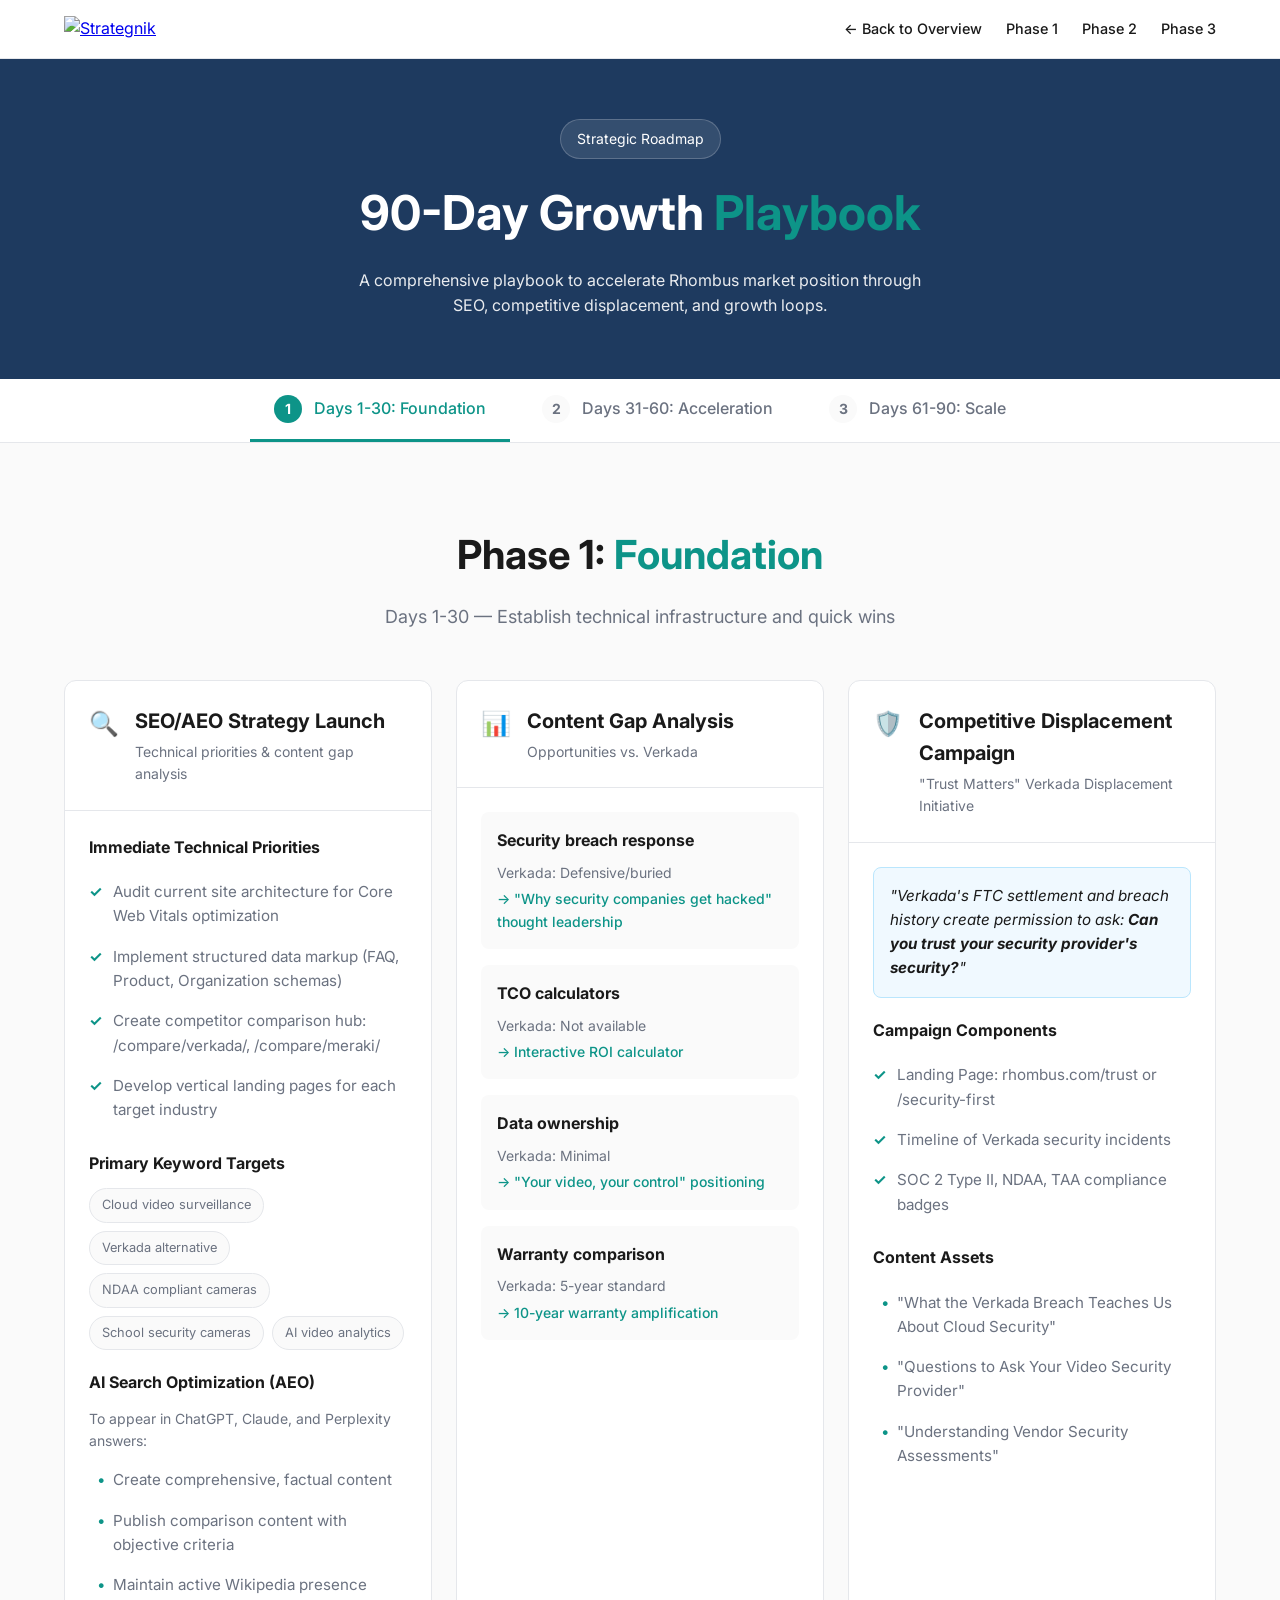
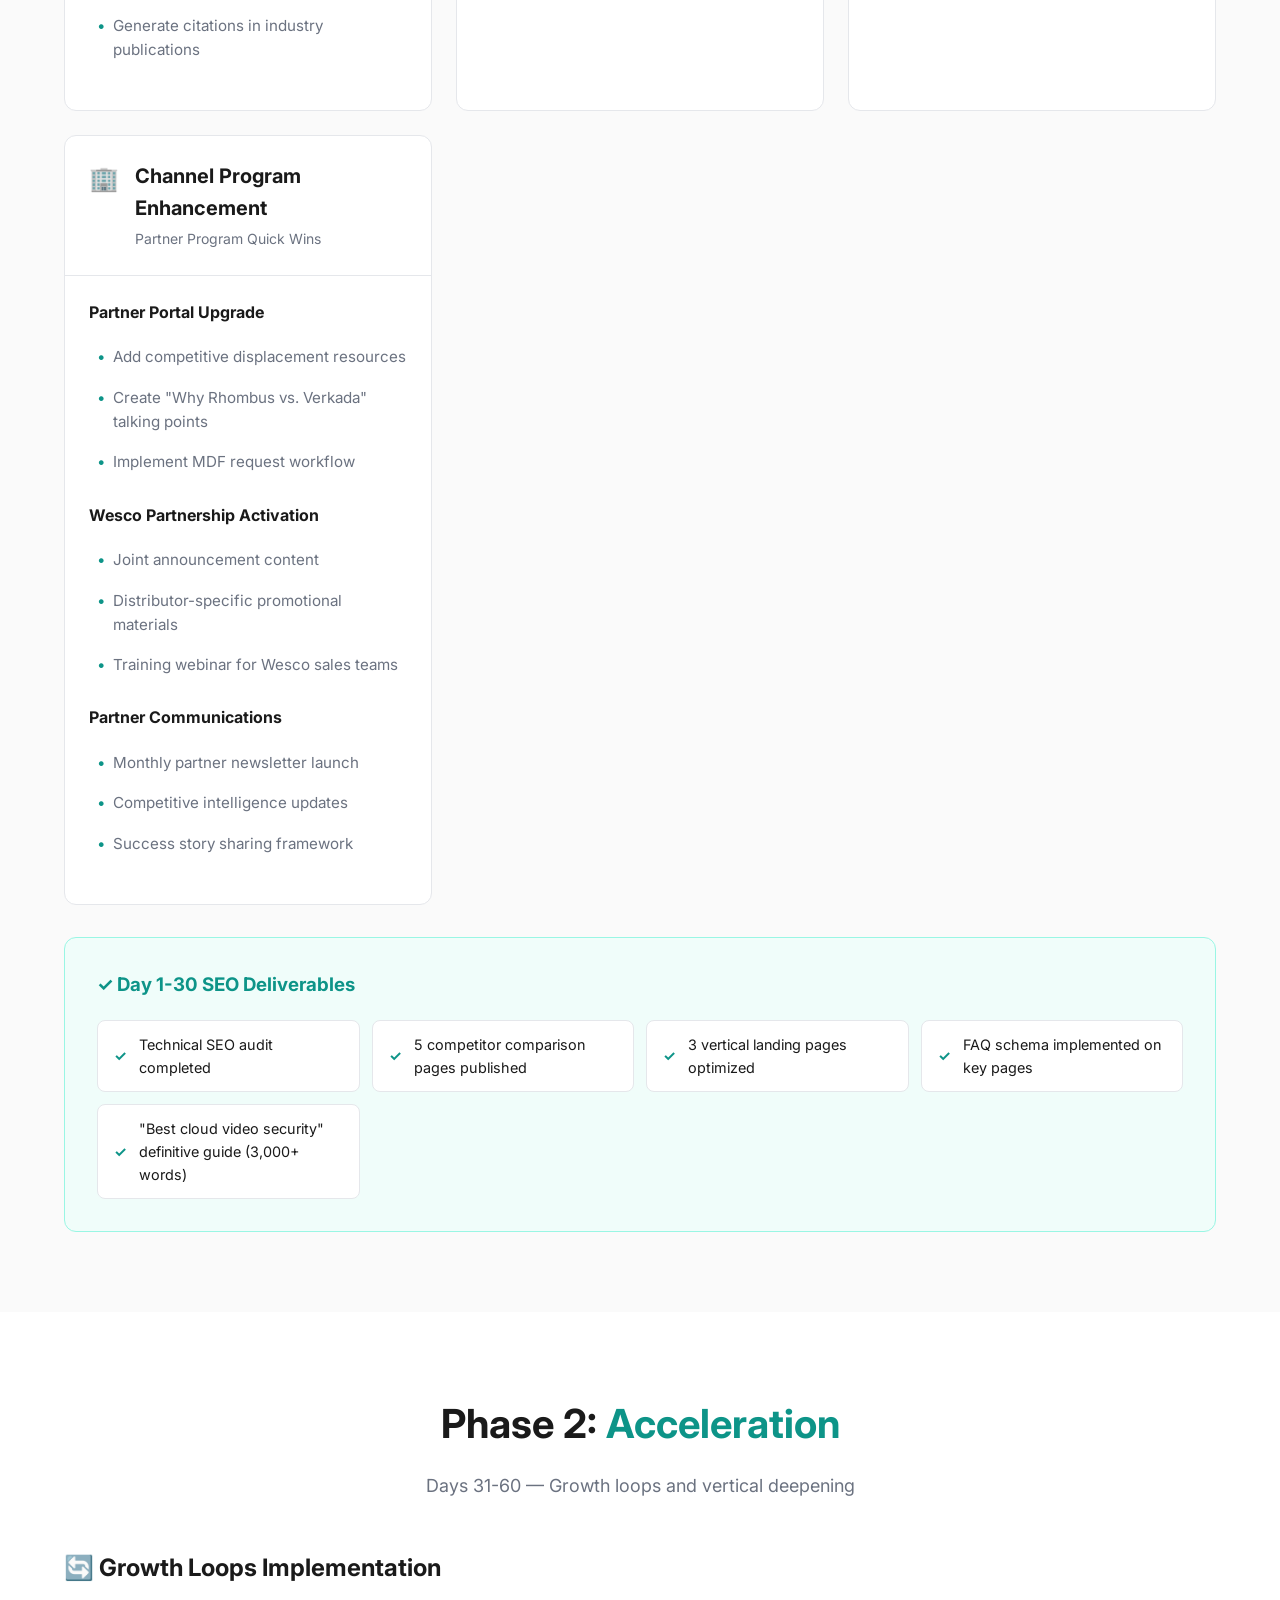
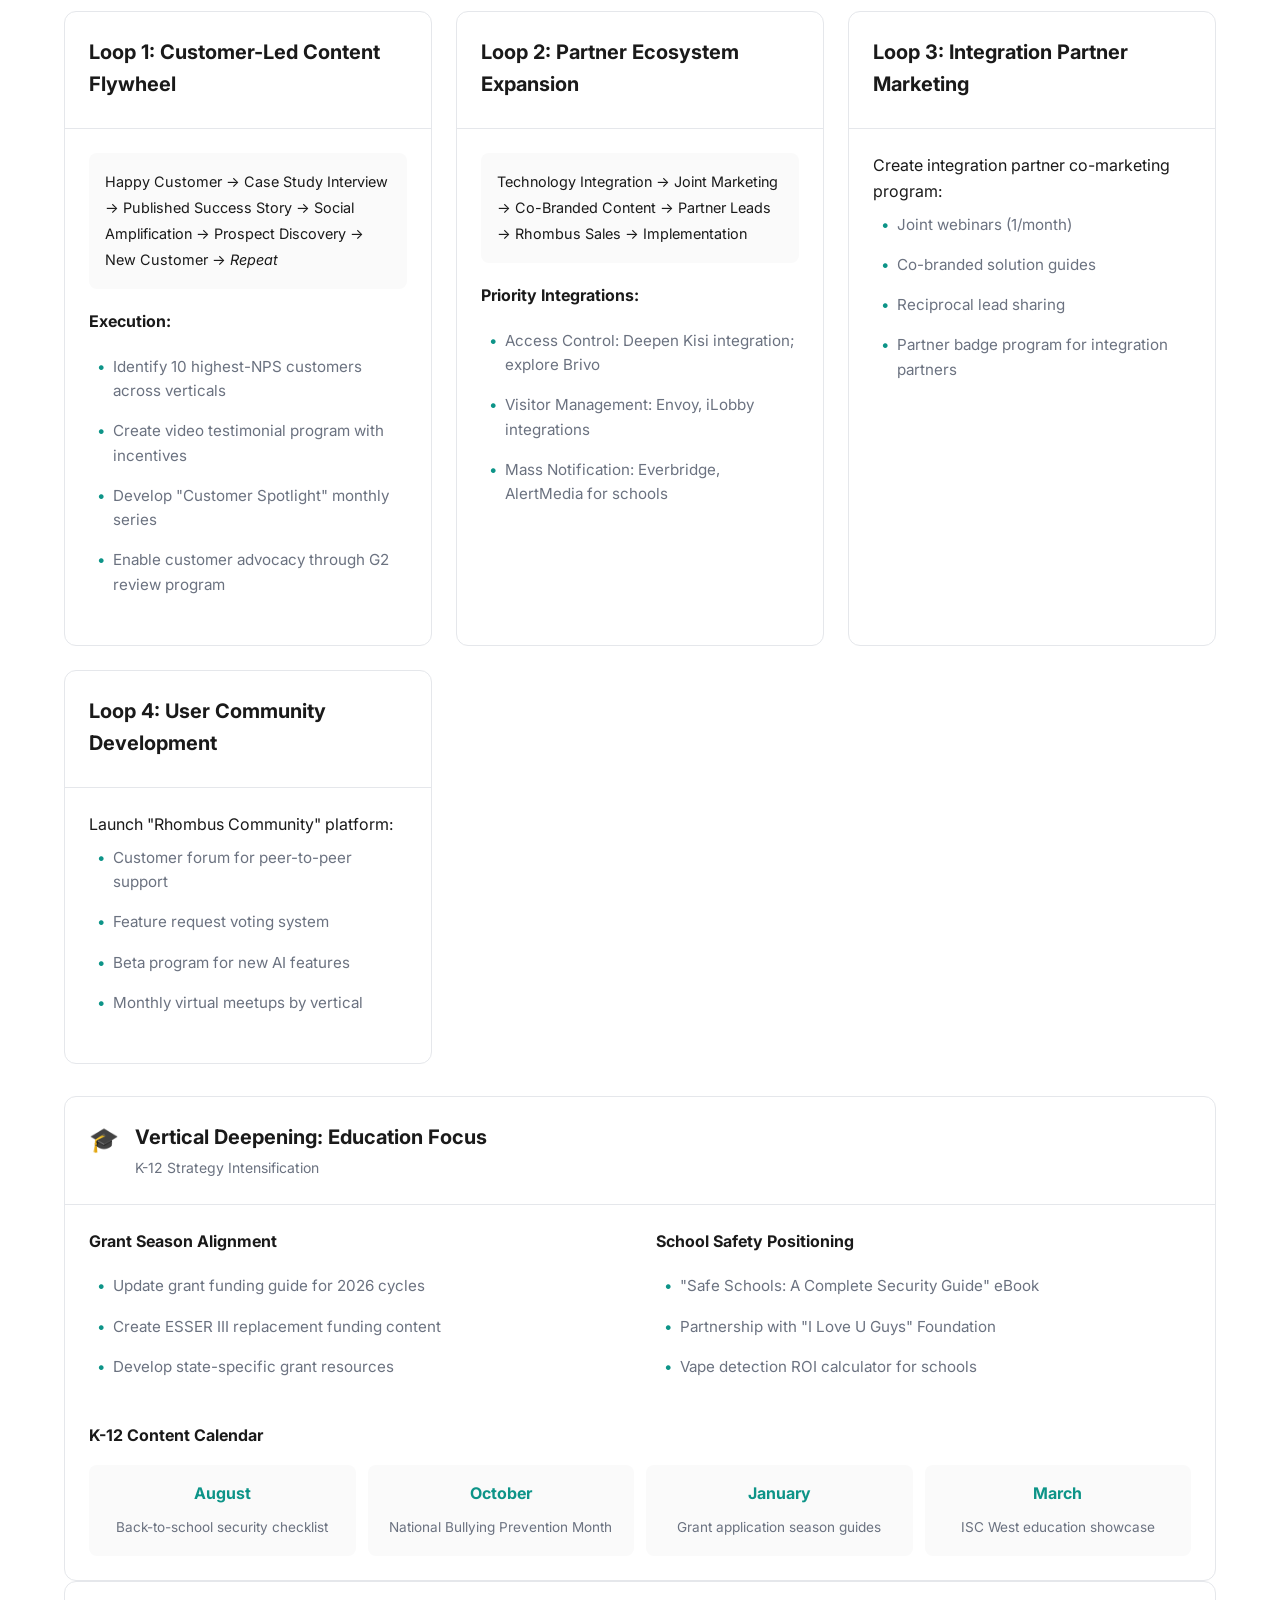
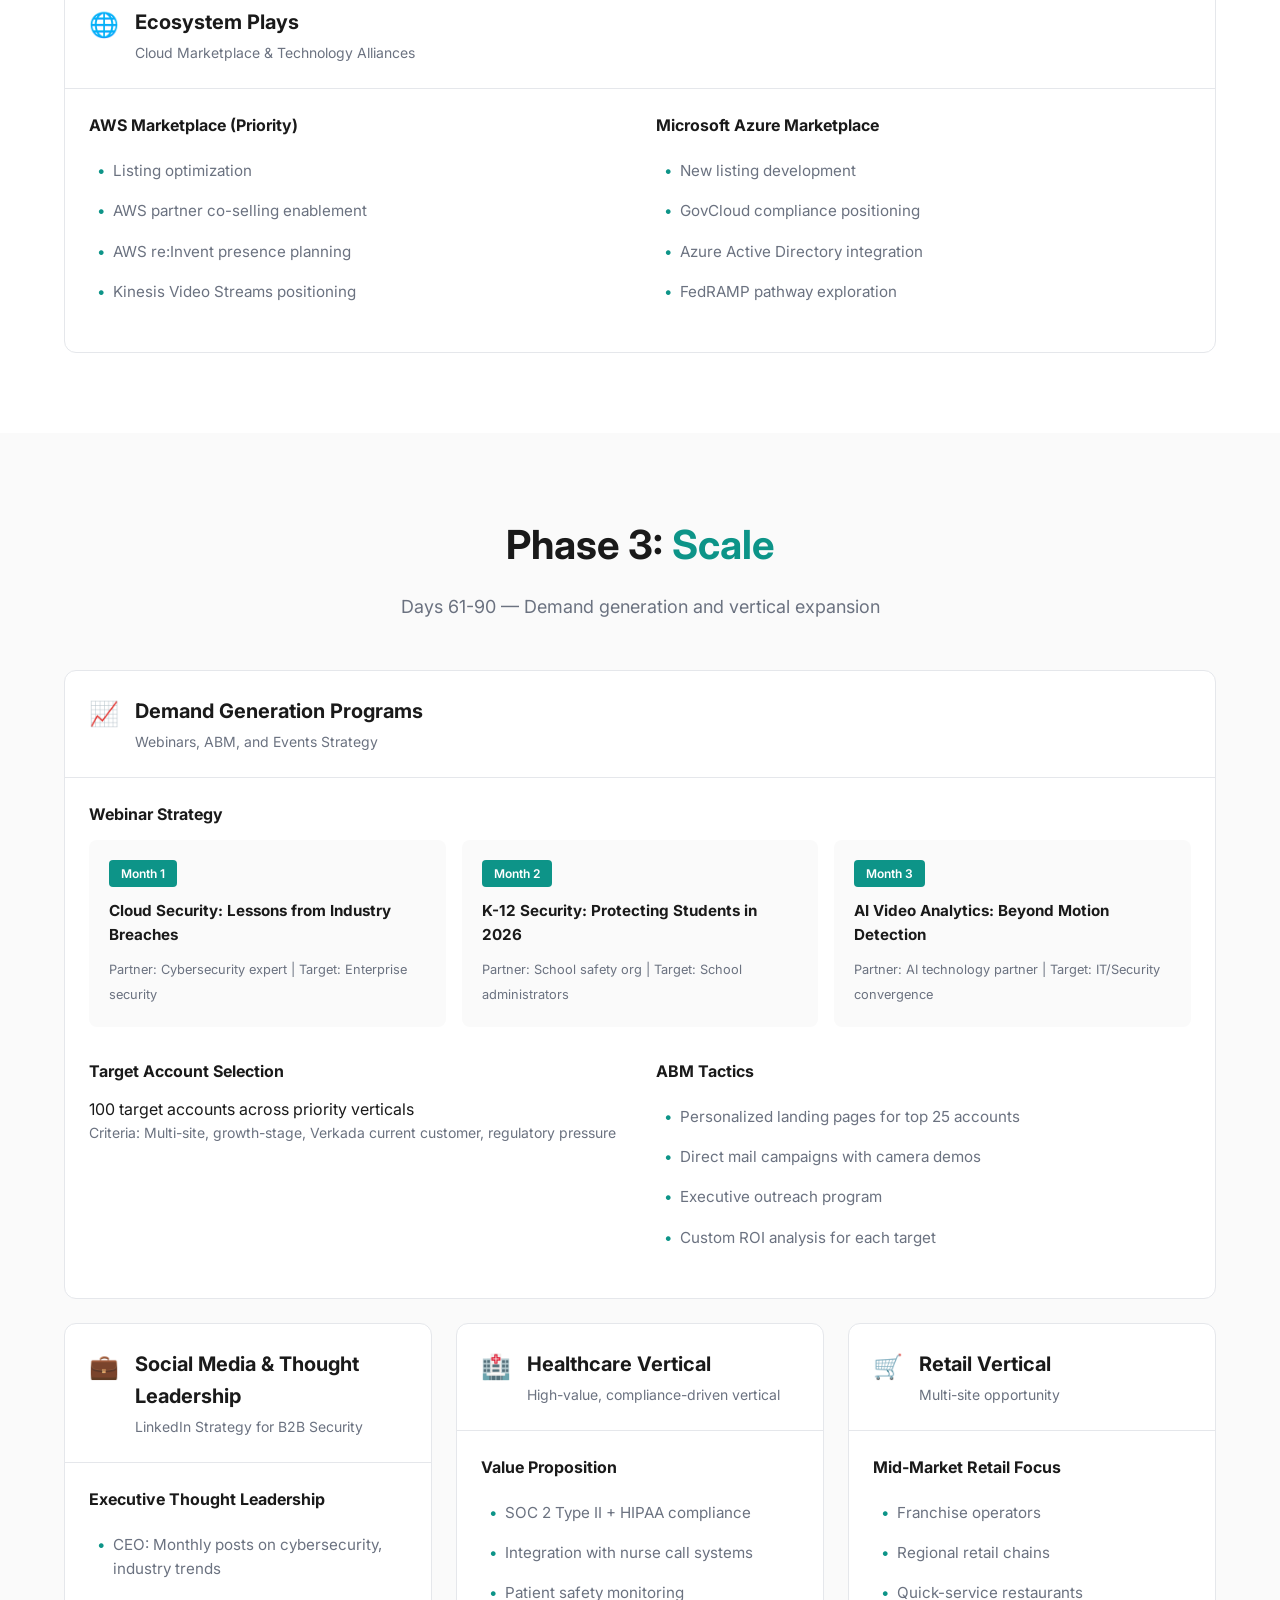
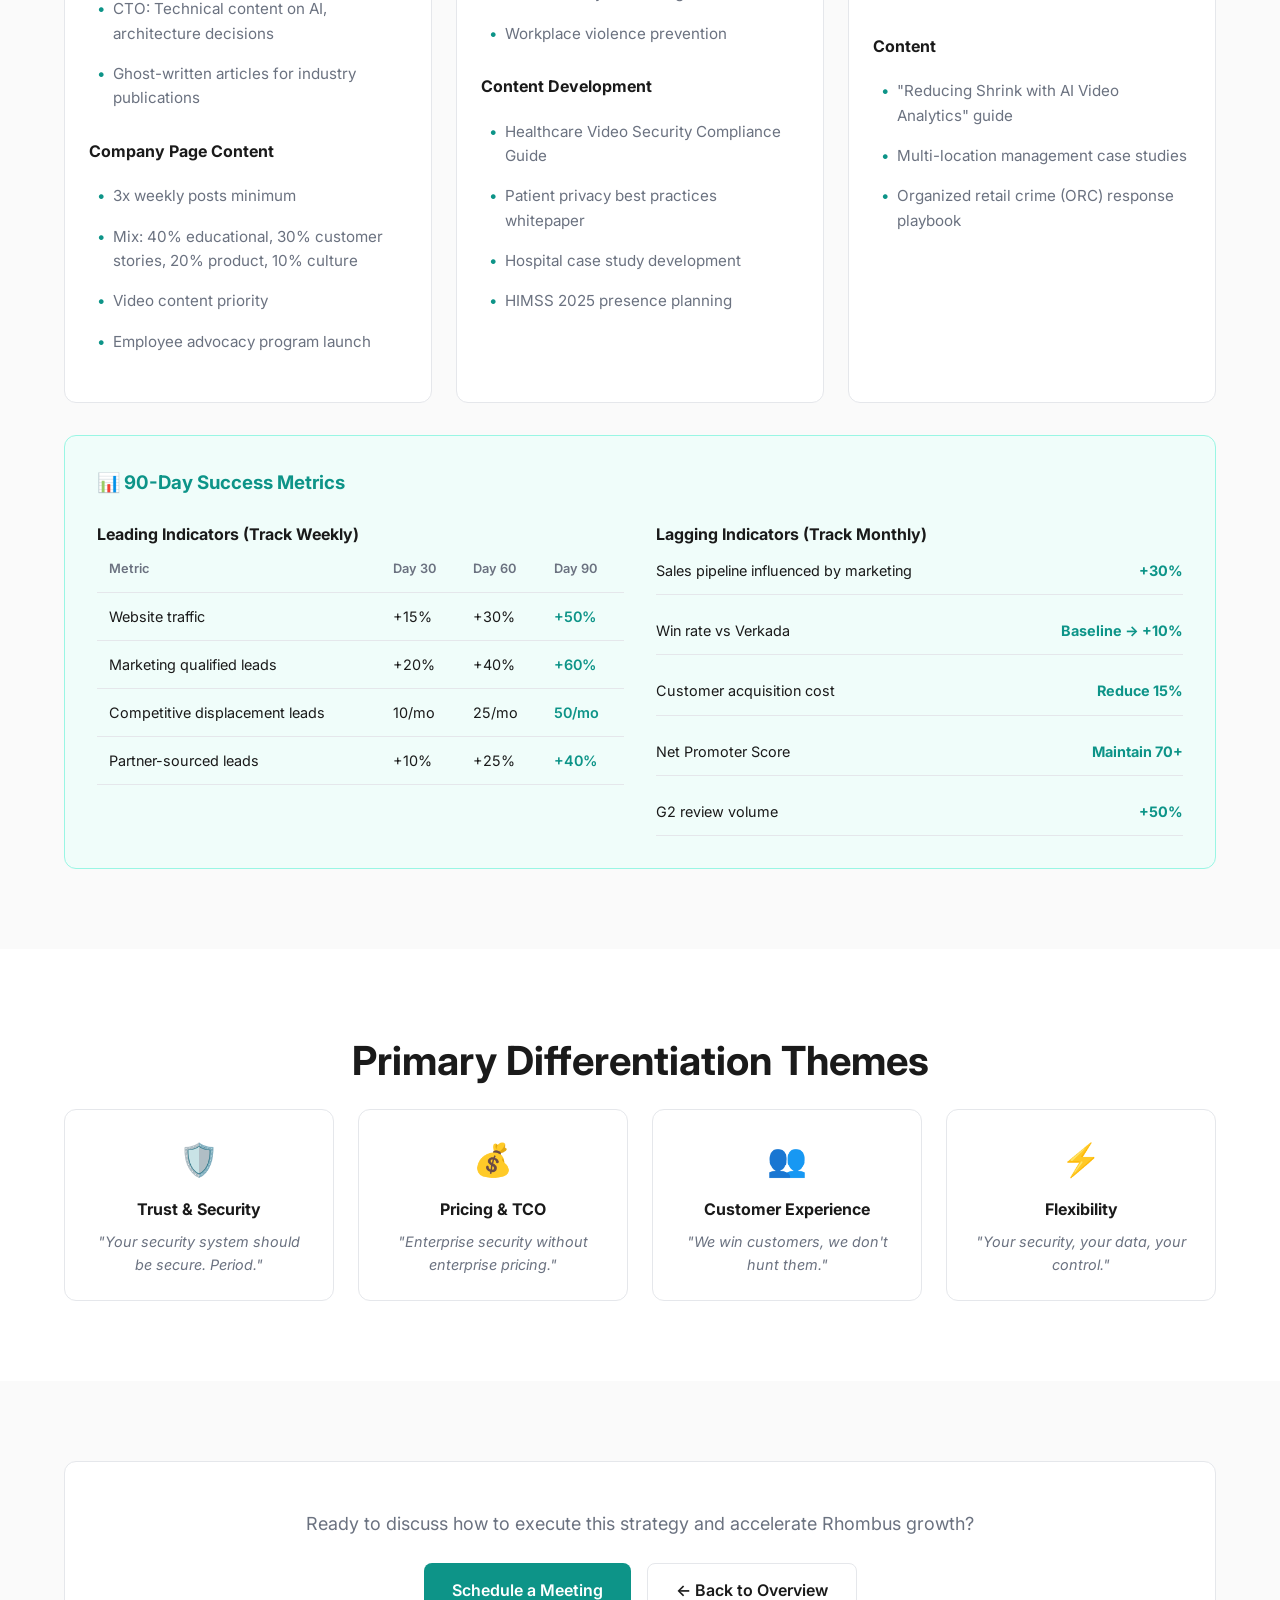
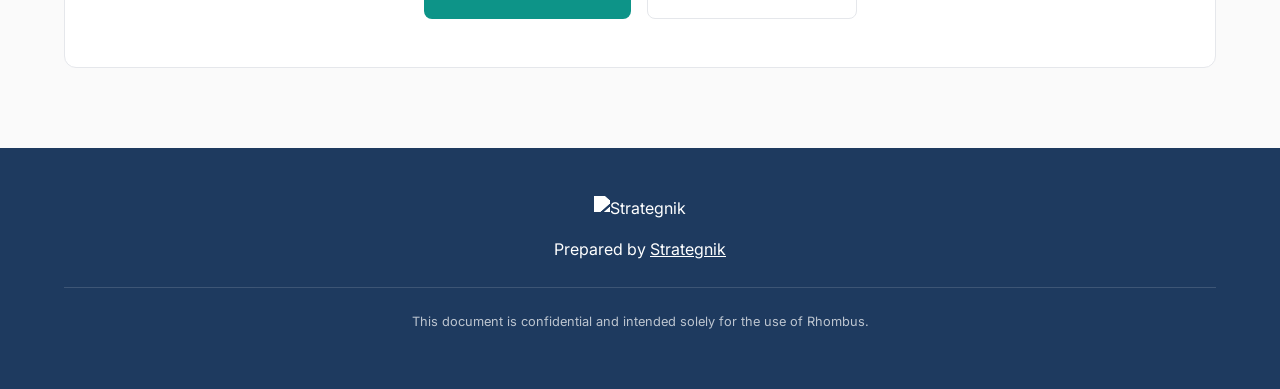
==== growth-strategy.html @ 8394749c "Initial Rhombus marketing audit Strategnik-branded marketing audit for Rhombus including: - Main aud" ====
<!DOCTYPE html>
<html lang="en">
<head>
  <meta charset="UTF-8">
  <meta name="viewport" content="width=device-width, initial-scale=1.0">
  <meta name="robots" content="noindex, nofollow">
  <title>90-Day Growth Playbook | Rhombus | Strategnik</title>
  <link rel="icon" type="image/svg+xml" href="https://strategnik.com/favicon.svg">
  <link rel="preconnect" href="https://fonts.googleapis.com">
  <link rel="preconnect" href="https://fonts.gstatic.com" crossorigin>
  <link href="https://fonts.googleapis.com/css2?family=Inter:wght@400;500;600;700&display=swap" rel="stylesheet">
  <link rel="stylesheet" href="styles.css">
  <link rel="stylesheet" href="playbook.css">
</head>
<body>
  <!-- Header -->
  <header class="site-header">
    <nav class="container">
      <a href="https://strategnik.com" class="logo">
        <img src="https://strategnik.com/logo-dark.png" alt="Strategnik" height="60">
      </a>
      <div class="nav-links">
        <a href="index.html">← Back to Overview</a>
        <a href="#phase1">Phase 1</a>
        <a href="#phase2">Phase 2</a>
        <a href="#phase3">Phase 3</a>
      </div>
      <button class="mobile-menu-btn" id="mobileMenuBtn" aria-label="Toggle menu">
        <svg fill="none" stroke="currentColor" viewBox="0 0 24 24" width="24" height="24">
          <path stroke-linecap="round" stroke-linejoin="round" stroke-width="2" d="M4 6h16M4 12h16M4 18h16"/>
        </svg>
      </button>
    </nav>
    <div class="mobile-nav" id="mobileNav">
      <a href="index.html">← Back to Overview</a>
      <a href="#phase1">Phase 1: Foundation</a>
      <a href="#phase2">Phase 2: Acceleration</a>
      <a href="#phase3">Phase 3: Scale</a>
    </div>
  </header>

  <!-- Hero -->
  <section class="playbook-hero">
    <div class="container">
      <span class="badge">Strategic Roadmap</span>
      <h1>90-Day Growth <span class="text-accent">Playbook</span></h1>
      <p>A comprehensive playbook to accelerate Rhombus market position through SEO, competitive displacement, and growth loops.</p>
    </div>
  </section>

  <!-- Phase Navigation -->
  <nav class="phase-nav">
    <div class="container">
      <a href="#phase1" class="phase-tab active" data-phase="1">
        <span class="phase-icon">1</span>
        <span class="phase-name">Days 1-30: Foundation</span>
      </a>
      <a href="#phase2" class="phase-tab" data-phase="2">
        <span class="phase-icon">2</span>
        <span class="phase-name">Days 31-60: Acceleration</span>
      </a>
      <a href="#phase3" class="phase-tab" data-phase="3">
        <span class="phase-icon">3</span>
        <span class="phase-name">Days 61-90: Scale</span>
      </a>
    </div>
  </nav>

  <!-- Phase 1: Foundation -->
  <section id="phase1" class="section">
    <div class="container">
      <h2>Phase 1: <span class="text-accent">Foundation</span></h2>
      <p class="section-intro">Days 1-30 — Establish technical infrastructure and quick wins</p>

      <div class="cards-grid">
        <!-- SEO Strategy -->
        <div class="playbook-card">
          <div class="card-header">
            <span class="card-icon">🔍</span>
            <div>
              <h3>SEO/AEO Strategy Launch</h3>
              <p class="card-subtitle">Technical priorities & content gap analysis</p>
            </div>
          </div>
          <div class="card-content">
            <h4>Immediate Technical Priorities</h4>
            <ul class="check-list">
              <li>Audit current site architecture for Core Web Vitals optimization</li>
              <li>Implement structured data markup (FAQ, Product, Organization schemas)</li>
              <li>Create competitor comparison hub: /compare/verkada/, /compare/meraki/</li>
              <li>Develop vertical landing pages for each target industry</li>
            </ul>

            <h4>Primary Keyword Targets</h4>
            <div class="tags">
              <span class="tag">Cloud video surveillance</span>
              <span class="tag">Verkada alternative</span>
              <span class="tag">NDAA compliant cameras</span>
              <span class="tag">School security cameras</span>
              <span class="tag">AI video analytics</span>
            </div>

            <h4>AI Search Optimization (AEO)</h4>
            <p class="subtle">To appear in ChatGPT, Claude, and Perplexity answers:</p>
            <ul class="bullet-list">
              <li>Create comprehensive, factual content</li>
              <li>Publish comparison content with objective criteria</li>
              <li>Maintain active Wikipedia presence</li>
              <li>Generate citations in industry publications</li>
            </ul>
          </div>
        </div>

        <!-- Content Gap Analysis -->
        <div class="playbook-card">
          <div class="card-header">
            <span class="card-icon">📊</span>
            <div>
              <h3>Content Gap Analysis</h3>
              <p class="card-subtitle">Opportunities vs. Verkada</p>
            </div>
          </div>
          <div class="card-content">
            <div class="gap-items">
              <div class="gap-item">
                <strong>Security breach response</strong>
                <div class="gap-comparison-inline">
                  <span>Verkada: Defensive/buried</span>
                  <span class="opportunity">→ "Why security companies get hacked" thought leadership</span>
                </div>
              </div>
              <div class="gap-item">
                <strong>TCO calculators</strong>
                <div class="gap-comparison-inline">
                  <span>Verkada: Not available</span>
                  <span class="opportunity">→ Interactive ROI calculator</span>
                </div>
              </div>
              <div class="gap-item">
                <strong>Data ownership</strong>
                <div class="gap-comparison-inline">
                  <span>Verkada: Minimal</span>
                  <span class="opportunity">→ "Your video, your control" positioning</span>
                </div>
              </div>
              <div class="gap-item">
                <strong>Warranty comparison</strong>
                <div class="gap-comparison-inline">
                  <span>Verkada: 5-year standard</span>
                  <span class="opportunity">→ 10-year warranty amplification</span>
                </div>
              </div>
            </div>
          </div>
        </div>

        <!-- Competitive Displacement -->
        <div class="playbook-card">
          <div class="card-header">
            <span class="card-icon">🛡️</span>
            <div>
              <h3>Competitive Displacement Campaign</h3>
              <p class="card-subtitle">"Trust Matters" Verkada Displacement Initiative</p>
            </div>
          </div>
          <div class="card-content">
            <div class="callout">
              <p>"Verkada's FTC settlement and breach history create permission to ask: <strong>Can you trust your security provider's security?</strong>"</p>
            </div>

            <h4>Campaign Components</h4>
            <ul class="check-list">
              <li>Landing Page: rhombus.com/trust or /security-first</li>
              <li>Timeline of Verkada security incidents</li>
              <li>SOC 2 Type II, NDAA, TAA compliance badges</li>
            </ul>

            <h4>Content Assets</h4>
            <ul class="bullet-list">
              <li>"What the Verkada Breach Teaches Us About Cloud Security"</li>
              <li>"Questions to Ask Your Video Security Provider"</li>
              <li>"Understanding Vendor Security Assessments"</li>
            </ul>
          </div>
        </div>

        <!-- Channel Program -->
        <div class="playbook-card">
          <div class="card-header">
            <span class="card-icon">🏢</span>
            <div>
              <h3>Channel Program Enhancement</h3>
              <p class="card-subtitle">Partner Program Quick Wins</p>
            </div>
          </div>
          <div class="card-content">
            <h4>Partner Portal Upgrade</h4>
            <ul class="bullet-list">
              <li>Add competitive displacement resources</li>
              <li>Create "Why Rhombus vs. Verkada" talking points</li>
              <li>Implement MDF request workflow</li>
            </ul>

            <h4>Wesco Partnership Activation</h4>
            <ul class="bullet-list">
              <li>Joint announcement content</li>
              <li>Distributor-specific promotional materials</li>
              <li>Training webinar for Wesco sales teams</li>
            </ul>

            <h4>Partner Communications</h4>
            <ul class="bullet-list">
              <li>Monthly partner newsletter launch</li>
              <li>Competitive intelligence updates</li>
              <li>Success story sharing framework</li>
            </ul>
          </div>
        </div>
      </div>

      <!-- Phase 1 Deliverables -->
      <div class="deliverables-box">
        <h3>✓ Day 1-30 SEO Deliverables</h3>
        <div class="deliverables-grid">
          <div class="deliverable">Technical SEO audit completed</div>
          <div class="deliverable">5 competitor comparison pages published</div>
          <div class="deliverable">3 vertical landing pages optimized</div>
          <div class="deliverable">FAQ schema implemented on key pages</div>
          <div class="deliverable">"Best cloud video security" definitive guide (3,000+ words)</div>
        </div>
      </div>
    </div>
  </section>

  <!-- Phase 2: Acceleration -->
  <section id="phase2" class="section section-alt">
    <div class="container">
      <h2>Phase 2: <span class="text-accent">Acceleration</span></h2>
      <p class="section-intro">Days 31-60 — Growth loops and vertical deepening</p>

      <h3 class="subsection-title">🔄 Growth Loops Implementation</h3>

      <div class="cards-grid">
        <div class="playbook-card">
          <div class="card-header">
            <div>
              <h3>Loop 1: Customer-Led Content Flywheel</h3>
            </div>
          </div>
          <div class="card-content">
            <div class="loop-diagram">
              Happy Customer → Case Study Interview → Published Success Story → Social Amplification → Prospect Discovery → New Customer → <em>Repeat</em>
            </div>
            <h4>Execution:</h4>
            <ul class="bullet-list">
              <li>Identify 10 highest-NPS customers across verticals</li>
              <li>Create video testimonial program with incentives</li>
              <li>Develop "Customer Spotlight" monthly series</li>
              <li>Enable customer advocacy through G2 review program</li>
            </ul>
          </div>
        </div>

        <div class="playbook-card">
          <div class="card-header">
            <div>
              <h3>Loop 2: Partner Ecosystem Expansion</h3>
            </div>
          </div>
          <div class="card-content">
            <div class="loop-diagram">
              Technology Integration → Joint Marketing → Co-Branded Content → Partner Leads → Rhombus Sales → Implementation
            </div>
            <h4>Priority Integrations:</h4>
            <ul class="bullet-list">
              <li>Access Control: Deepen Kisi integration; explore Brivo</li>
              <li>Visitor Management: Envoy, iLobby integrations</li>
              <li>Mass Notification: Everbridge, AlertMedia for schools</li>
            </ul>
          </div>
        </div>

        <div class="playbook-card">
          <div class="card-header">
            <div>
              <h3>Loop 3: Integration Partner Marketing</h3>
            </div>
          </div>
          <div class="card-content">
            <p>Create integration partner co-marketing program:</p>
            <ul class="bullet-list">
              <li>Joint webinars (1/month)</li>
              <li>Co-branded solution guides</li>
              <li>Reciprocal lead sharing</li>
              <li>Partner badge program for integration partners</li>
            </ul>
          </div>
        </div>

        <div class="playbook-card">
          <div class="card-header">
            <div>
              <h3>Loop 4: User Community Development</h3>
            </div>
          </div>
          <div class="card-content">
            <p>Launch "Rhombus Community" platform:</p>
            <ul class="bullet-list">
              <li>Customer forum for peer-to-peer support</li>
              <li>Feature request voting system</li>
              <li>Beta program for new AI features</li>
              <li>Monthly virtual meetups by vertical</li>
            </ul>
          </div>
        </div>
      </div>

      <!-- Education Vertical -->
      <div class="playbook-card full-width">
        <div class="card-header">
          <span class="card-icon">🎓</span>
          <div>
            <h3>Vertical Deepening: Education Focus</h3>
            <p class="card-subtitle">K-12 Strategy Intensification</p>
          </div>
        </div>
        <div class="card-content">
          <div class="two-col">
            <div>
              <h4>Grant Season Alignment</h4>
              <ul class="bullet-list">
                <li>Update grant funding guide for 2026 cycles</li>
                <li>Create ESSER III replacement funding content</li>
                <li>Develop state-specific grant resources</li>
              </ul>
            </div>
            <div>
              <h4>School Safety Positioning</h4>
              <ul class="bullet-list">
                <li>"Safe Schools: A Complete Security Guide" eBook</li>
                <li>Partnership with "I Love U Guys" Foundation</li>
                <li>Vape detection ROI calculator for schools</li>
              </ul>
            </div>
          </div>

          <h4>K-12 Content Calendar</h4>
          <div class="calendar-grid">
            <div class="calendar-item">
              <strong>August</strong>
              <span>Back-to-school security checklist</span>
            </div>
            <div class="calendar-item">
              <strong>October</strong>
              <span>National Bullying Prevention Month</span>
            </div>
            <div class="calendar-item">
              <strong>January</strong>
              <span>Grant application season guides</span>
            </div>
            <div class="calendar-item">
              <strong>March</strong>
              <span>ISC West education showcase</span>
            </div>
          </div>
        </div>
      </div>

      <!-- Ecosystem Plays -->
      <div class="playbook-card full-width">
        <div class="card-header">
          <span class="card-icon">🌐</span>
          <div>
            <h3>Ecosystem Plays</h3>
            <p class="card-subtitle">Cloud Marketplace & Technology Alliances</p>
          </div>
        </div>
        <div class="card-content">
          <div class="two-col">
            <div>
              <h4>AWS Marketplace (Priority)</h4>
              <ul class="bullet-list">
                <li>Listing optimization</li>
                <li>AWS partner co-selling enablement</li>
                <li>AWS re:Invent presence planning</li>
                <li>Kinesis Video Streams positioning</li>
              </ul>
            </div>
            <div>
              <h4>Microsoft Azure Marketplace</h4>
              <ul class="bullet-list">
                <li>New listing development</li>
                <li>GovCloud compliance positioning</li>
                <li>Azure Active Directory integration</li>
                <li>FedRAMP pathway exploration</li>
              </ul>
            </div>
          </div>
        </div>
      </div>
    </div>
  </section>

  <!-- Phase 3: Scale -->
  <section id="phase3" class="section">
    <div class="container">
      <h2>Phase 3: <span class="text-accent">Scale</span></h2>
      <p class="section-intro">Days 61-90 — Demand generation and vertical expansion</p>

      <div class="cards-grid">
        <!-- Demand Generation -->
        <div class="playbook-card full-width">
          <div class="card-header">
            <span class="card-icon">📈</span>
            <div>
              <h3>Demand Generation Programs</h3>
              <p class="card-subtitle">Webinars, ABM, and Events Strategy</p>
            </div>
          </div>
          <div class="card-content">
            <h4>Webinar Strategy</h4>
            <div class="webinar-grid">
              <div class="webinar-item">
                <span class="webinar-month">Month 1</span>
                <strong>Cloud Security: Lessons from Industry Breaches</strong>
                <span class="webinar-meta">Partner: Cybersecurity expert | Target: Enterprise security</span>
              </div>
              <div class="webinar-item">
                <span class="webinar-month">Month 2</span>
                <strong>K-12 Security: Protecting Students in 2026</strong>
                <span class="webinar-meta">Partner: School safety org | Target: School administrators</span>
              </div>
              <div class="webinar-item">
                <span class="webinar-month">Month 3</span>
                <strong>AI Video Analytics: Beyond Motion Detection</strong>
                <span class="webinar-meta">Partner: AI technology partner | Target: IT/Security convergence</span>
              </div>
            </div>

            <div class="two-col">
              <div>
                <h4>Target Account Selection</h4>
                <p>100 target accounts across priority verticals</p>
                <p class="subtle">Criteria: Multi-site, growth-stage, Verkada current customer, regulatory pressure</p>
              </div>
              <div>
                <h4>ABM Tactics</h4>
                <ul class="bullet-list">
                  <li>Personalized landing pages for top 25 accounts</li>
                  <li>Direct mail campaigns with camera demos</li>
                  <li>Executive outreach program</li>
                  <li>Custom ROI analysis for each target</li>
                </ul>
              </div>
            </div>
          </div>
        </div>

        <!-- Social & Thought Leadership -->
        <div class="playbook-card">
          <div class="card-header">
            <span class="card-icon">💼</span>
            <div>
              <h3>Social Media & Thought Leadership</h3>
              <p class="card-subtitle">LinkedIn Strategy for B2B Security</p>
            </div>
          </div>
          <div class="card-content">
            <h4>Executive Thought Leadership</h4>
            <ul class="bullet-list">
              <li>CEO: Monthly posts on cybersecurity, industry trends</li>
              <li>CTO: Technical content on AI, architecture decisions</li>
              <li>Ghost-written articles for industry publications</li>
            </ul>

            <h4>Company Page Content</h4>
            <ul class="bullet-list">
              <li>3x weekly posts minimum</li>
              <li>Mix: 40% educational, 30% customer stories, 20% product, 10% culture</li>
              <li>Video content priority</li>
              <li>Employee advocacy program launch</li>
            </ul>
          </div>
        </div>

        <!-- Healthcare -->
        <div class="playbook-card">
          <div class="card-header">
            <span class="card-icon">🏥</span>
            <div>
              <h3>Healthcare Vertical</h3>
              <p class="card-subtitle">High-value, compliance-driven vertical</p>
            </div>
          </div>
          <div class="card-content">
            <h4>Value Proposition</h4>
            <ul class="bullet-list">
              <li>SOC 2 Type II + HIPAA compliance</li>
              <li>Integration with nurse call systems</li>
              <li>Patient safety monitoring</li>
              <li>Workplace violence prevention</li>
            </ul>

            <h4>Content Development</h4>
            <ul class="bullet-list">
              <li>Healthcare Video Security Compliance Guide</li>
              <li>Patient privacy best practices whitepaper</li>
              <li>Hospital case study development</li>
              <li>HIMSS 2025 presence planning</li>
            </ul>
          </div>
        </div>

        <!-- Retail -->
        <div class="playbook-card">
          <div class="card-header">
            <span class="card-icon">🛒</span>
            <div>
              <h3>Retail Vertical</h3>
              <p class="card-subtitle">Multi-site opportunity</p>
            </div>
          </div>
          <div class="card-content">
            <h4>Mid-Market Retail Focus</h4>
            <ul class="bullet-list">
              <li>Franchise operators</li>
              <li>Regional retail chains</li>
              <li>Quick-service restaurants</li>
            </ul>

            <h4>Content</h4>
            <ul class="bullet-list">
              <li>"Reducing Shrink with AI Video Analytics" guide</li>
              <li>Multi-location management case studies</li>
              <li>Organized retail crime (ORC) response playbook</li>
            </ul>
          </div>
        </div>
      </div>

      <!-- Success Metrics -->
      <div class="metrics-box">
        <h3>📊 90-Day Success Metrics</h3>
        <div class="two-col">
          <div>
            <h4>Leading Indicators (Track Weekly)</h4>
            <table class="metrics-table">
              <thead>
                <tr>
                  <th>Metric</th>
                  <th>Day 30</th>
                  <th>Day 60</th>
                  <th>Day 90</th>
                </tr>
              </thead>
              <tbody>
                <tr><td>Website traffic</td><td>+15%</td><td>+30%</td><td class="highlight">+50%</td></tr>
                <tr><td>Marketing qualified leads</td><td>+20%</td><td>+40%</td><td class="highlight">+60%</td></tr>
                <tr><td>Competitive displacement leads</td><td>10/mo</td><td>25/mo</td><td class="highlight">50/mo</td></tr>
                <tr><td>Partner-sourced leads</td><td>+10%</td><td>+25%</td><td class="highlight">+40%</td></tr>
              </tbody>
            </table>
          </div>
          <div>
            <h4>Lagging Indicators (Track Monthly)</h4>
            <div class="lagging-metrics">
              <div class="lagging-item">
                <span>Sales pipeline influenced by marketing</span>
                <strong>+30%</strong>
              </div>
              <div class="lagging-item">
                <span>Win rate vs Verkada</span>
                <strong>Baseline → +10%</strong>
              </div>
              <div class="lagging-item">
                <span>Customer acquisition cost</span>
                <strong>Reduce 15%</strong>
              </div>
              <div class="lagging-item">
                <span>Net Promoter Score</span>
                <strong>Maintain 70+</strong>
              </div>
              <div class="lagging-item">
                <span>G2 review volume</span>
                <strong>+50%</strong>
              </div>
            </div>
          </div>
        </div>
      </div>
    </div>
  </section>

  <!-- Differentiation Summary -->
  <section class="section section-alt">
    <div class="container">
      <h2>Primary Differentiation Themes</h2>
      <div class="diff-grid">
        <div class="diff-card">
          <span class="diff-icon">🛡️</span>
          <h4>Trust & Security</h4>
          <p>"Your security system should be secure. Period."</p>
        </div>
        <div class="diff-card">
          <span class="diff-icon">💰</span>
          <h4>Pricing & TCO</h4>
          <p>"Enterprise security without enterprise pricing."</p>
        </div>
        <div class="diff-card">
          <span class="diff-icon">👥</span>
          <h4>Customer Experience</h4>
          <p>"We win customers, we don't hunt them."</p>
        </div>
        <div class="diff-card">
          <span class="diff-icon">⚡</span>
          <h4>Flexibility</h4>
          <p>"Your security, your data, your control."</p>
        </div>
      </div>
    </div>
  </section>

  <!-- CTA -->
  <section class="section">
    <div class="container">
      <div class="final-cta">
        <p>Ready to discuss how to execute this strategy and accelerate Rhombus growth?</p>
        <div class="cta-buttons">
          <a href="https://calendly.com/nicktalbert-sfdr/30min" target="_blank" class="btn btn-primary">Schedule a Meeting</a>
          <a href="index.html" class="btn btn-outline">← Back to Overview</a>
        </div>
      </div>
    </div>
  </section>

  <!-- Footer -->
  <footer class="site-footer">
    <div class="container">
      <img src="https://strategnik.com/logo-dark.png" alt="Strategnik" height="40">
      <p>Prepared by <a href="https://strategnik.com">Strategnik</a></p>
      <p class="confidential">This document is confidential and intended solely for the use of Rhombus.</p>
    </div>
  </footer>

  <script>
    const menuBtn = document.getElementById('mobileMenuBtn');
    const mobileNav = document.getElementById('mobileNav');

    menuBtn.addEventListener('click', () => {
      mobileNav.classList.toggle('open');
    });

    mobileNav.querySelectorAll('a').forEach(link => {
      link.addEventListener('click', () => {
        mobileNav.classList.remove('open');
      });
    });
  </script>
</body>
</html>
---- styles.css ----
/* Strategnik Audit Styles - Rhombus */

:root {
  --primary: #1e3a5f;
  --secondary: #0d9488;
  --accent: #0d9488;
  --background: #fafafa;
  --white: #ffffff;
  --text: #1a1a1a;
  --text-secondary: #6b7280;
  --border: #e5e7eb;
  --critical: #dc2626;
  --high: #ea580c;
  --medium: #ca8a04;
}

* {
  margin: 0;
  padding: 0;
  box-sizing: border-box;
}

html {
  scroll-behavior: smooth;
}

body {
  font-family: 'Inter', -apple-system, BlinkMacSystemFont, sans-serif;
  background: var(--background);
  color: var(--text);
  line-height: 1.6;
}

.container {
  max-width: 1200px;
  margin: 0 auto;
  padding: 0 24px;
}

/* Utilities */
.text-accent { color: var(--secondary); }
.text-critical { color: var(--critical); }

/* Header */
.site-header {
  position: sticky;
  top: 0;
  background: var(--white);
  border-bottom: 1px solid var(--border);
  z-index: 100;
}

.site-header nav {
  display: flex;
  align-items: center;
  justify-content: space-between;
  padding: 16px 24px;
  max-width: 1200px;
  margin: 0 auto;
}

.logo img { height: 60px; width: auto; }

.nav-links {
  display: none;
  gap: 24px;
}

.nav-links a {
  color: var(--text);
  text-decoration: none;
  font-weight: 500;
  font-size: 0.9rem;
  transition: color 0.2s;
}

.nav-links a:hover { color: var(--secondary); }

@media (min-width: 900px) {
  .nav-links { display: flex; }
  .mobile-menu-btn { display: none; }
}

.mobile-menu-btn {
  background: none;
  border: none;
  cursor: pointer;
  padding: 8px;
}

.mobile-nav {
  display: none;
  background: var(--white);
  border-top: 1px solid var(--border);
  padding: 16px 24px;
}

.mobile-nav.open { display: block; }

.mobile-nav a {
  display: block;
  padding: 12px 0;
  color: var(--text);
  text-decoration: none;
  font-weight: 500;
  border-bottom: 1px solid var(--border);
}

/* Buttons */
.btn {
  display: inline-flex;
  align-items: center;
  justify-content: center;
  padding: 14px 28px;
  border-radius: 8px;
  font-weight: 600;
  text-decoration: none;
  transition: all 0.2s;
}

.btn-primary {
  background: var(--secondary);
  color: white;
}

.btn-primary:hover {
  background: #0b7c72;
}

.btn-secondary {
  background: rgba(255,255,255,0.1);
  color: white;
  border: 1px solid rgba(255,255,255,0.3);
}

.btn-secondary:hover {
  background: rgba(255,255,255,0.2);
}

/* Hero */
.hero {
  background: var(--primary);
  color: white;
  padding: 80px 24px 100px;
  text-align: center;
}

.hero-label {
  display: inline-block;
  font-size: 0.875rem;
  text-transform: uppercase;
  letter-spacing: 2px;
  opacity: 0.8;
  margin-bottom: 24px;
  padding: 8px 16px;
  border: 1px solid rgba(255,255,255,0.2);
  border-radius: 50px;
}

.hero h1 {
  font-size: clamp(2rem, 5vw, 3.5rem);
  font-weight: 700;
  margin-bottom: 16px;
  line-height: 1.2;
}

.hero-subtitle {
  font-size: 1.125rem;
  opacity: 0.8;
  margin-bottom: 32px;
}

.hero-insight {
  background: rgba(255,255,255,0.1);
  border: 1px solid rgba(255,255,255,0.2);
  border-radius: 12px;
  padding: 24px;
  max-width: 800px;
  margin: 0 auto 32px;
  text-align: left;
}

.hero-insight p {
  color: rgba(255,255,255,0.9);
}

.hero-insight strong {
  color: var(--secondary);
}

.hero-cta {
  display: flex;
  gap: 16px;
  justify-content: center;
  flex-wrap: wrap;
}

/* Sections */
.section {
  padding: 80px 24px;
}

.section-alt {
  background: var(--white);
}

.section-dark {
  background: var(--primary);
  color: white;
}

.section h2 {
  font-size: 2.5rem;
  color: var(--text);
  margin-bottom: 16px;
  text-align: center;
}

.section-dark h2 {
  color: white;
}

.section-intro {
  color: var(--text-secondary);
  font-size: 1.125rem;
  text-align: center;
  max-width: 700px;
  margin: 0 auto 48px;
}

.section-intro.light {
  color: rgba(255,255,255,0.8);
}

.section-header-badge {
  display: inline-block;
  padding: 8px 16px;
  border-radius: 50px;
  font-size: 0.875rem;
  font-weight: 600;
  text-transform: uppercase;
  letter-spacing: 1px;
  margin-bottom: 16px;
  text-align: center;
  width: 100%;
}

.section-header-badge.critical {
  background: #fef2f2;
  color: var(--critical);
}

.section-header-badge.accent {
  background: #f0fdfa;
  color: var(--secondary);
}

/* Metrics Grid */
.metrics-grid {
  display: grid;
  grid-template-columns: repeat(auto-fit, minmax(280px, 1fr));
  gap: 24px;
}

.metric-card {
  background: var(--white);
  border: 1px solid var(--border);
  border-radius: 12px;
  padding: 24px;
  text-align: center;
}

.metric-value {
  display: block;
  font-size: 2.5rem;
  font-weight: 700;
  color: var(--primary);
  margin-bottom: 8px;
}

.metric-label {
  display: block;
  font-size: 1rem;
  font-weight: 600;
  color: var(--text);
  margin-bottom: 8px;
}

.metric-desc {
  font-size: 0.875rem;
  color: var(--text-secondary);
}

/* Gap Cards */
.gaps-grid {
  display: grid;
  grid-template-columns: repeat(auto-fit, minmax(300px, 1fr));
  gap: 24px;
}

.gap-card {
  background: var(--background);
  border: 1px solid var(--border);
  border-radius: 12px;
  padding: 24px;
}

.gap-header {
  display: flex;
  justify-content: space-between;
  align-items: flex-start;
  margin-bottom: 12px;
}

.gap-header h3 {
  font-size: 1.25rem;
  color: var(--text);
}

.severity-badge {
  padding: 4px 12px;
  border-radius: 50px;
  font-size: 0.75rem;
  font-weight: 700;
  text-transform: uppercase;
}

.severity-badge.critical {
  background: #fef2f2;
  color: var(--critical);
}

.severity-badge.high {
  background: #fff7ed;
  color: var(--high);
}

.gap-detail {
  color: var(--text-secondary);
  font-size: 0.95rem;
  margin-bottom: 16px;
}

.gap-comparison {
  display: grid;
  grid-template-columns: repeat(3, 1fr);
  gap: 12px;
  padding-top: 16px;
  border-top: 1px solid var(--border);
}

.gap-stat {
  text-align: center;
}

.gap-label {
  display: block;
  font-size: 0.75rem;
  color: var(--text-secondary);
  margin-bottom: 4px;
}

.gap-value {
  font-size: 0.9rem;
  font-weight: 600;
  color: var(--text);
}

.gap-value.critical { color: var(--critical); font-weight: 700; }
.gap-value.high { color: var(--high); font-weight: 700; }

/* Competitor Cards */
.competitor-grid {
  display: grid;
  grid-template-columns: repeat(auto-fit, minmax(280px, 1fr));
  gap: 24px;
  margin-bottom: 48px;
}

.competitor-card {
  background: var(--white);
  border: 1px solid var(--border);
  border-radius: 12px;
  padding: 24px;
}

.competitor-card.main-threat {
  background: #fef2f2;
  border-color: #fecaca;
}

.competitor-card.highlight {
  background: #f0fdfa;
  border-color: #99f6e4;
}

.competitor-header {
  display: flex;
  justify-content: space-between;
  align-items: center;
  margin-bottom: 16px;
}

.competitor-header h3 {
  font-size: 1.5rem;
}

.threat-badge {
  padding: 4px 10px;
  background: var(--critical);
  color: white;
  border-radius: 4px;
  font-size: 0.75rem;
  font-weight: 600;
}

.competitor-stats {
  display: flex;
  flex-direction: column;
  gap: 12px;
}

.comp-stat {
  display: flex;
  justify-content: space-between;
  font-size: 0.95rem;
}

.comp-stat span { color: var(--text-secondary); }
.comp-stat strong { color: var(--text); }

.vulnerability-alert {
  margin-top: 16px;
  padding: 12px;
  background: #fef3c7;
  border: 1px solid #fcd34d;
  border-radius: 8px;
  font-size: 0.875rem;
  color: #92400e;
}

/* Tactics Table */
.tactics-table {
  background: var(--white);
  border: 1px solid var(--border);
  border-radius: 12px;
  padding: 24px;
  overflow-x: auto;
}

.tactics-table h3 {
  margin-bottom: 16px;
}

.tactics-table table {
  width: 100%;
  border-collapse: collapse;
}

.tactics-table th,
.tactics-table td {
  padding: 12px 16px;
  text-align: center;
  border-bottom: 1px solid var(--border);
}

.tactics-table th {
  font-weight: 600;
  color: var(--text-secondary);
  font-size: 0.875rem;
}

.tactics-table td:first-child {
  text-align: left;
}

.check { color: #16a34a; font-weight: bold; }
.missing { color: var(--critical); font-weight: bold; }
.unknown { color: var(--text-secondary); }

/* Recommendations */
.recommendations-list {
  display: flex;
  flex-direction: column;
  gap: 24px;
  margin-bottom: 48px;
}

.recommendation-card {
  background: var(--background);
  border: 1px solid var(--border);
  border-radius: 12px;
  padding: 32px;
  display: flex;
  gap: 24px;
}

@media (max-width: 768px) {
  .recommendation-card {
    flex-direction: column;
  }
}

.rec-priority {
  flex-shrink: 0;
  padding: 8px 16px;
  background: var(--secondary);
  color: white;
  border-radius: 50px;
  font-size: 0.875rem;
  font-weight: 700;
  height: fit-content;
}

.rec-content h3 {
  font-size: 1.5rem;
  color: var(--text);
  margin-bottom: 8px;
}

.rec-meta {
  font-size: 0.875rem;
  color: var(--secondary);
  font-weight: 500;
  margin-bottom: 12px;
}

.rec-content > p {
  color: var(--text-secondary);
  margin-bottom: 16px;
}

.rec-tactics {
  display: grid;
  grid-template-columns: repeat(auto-fit, minmax(250px, 1fr));
  gap: 12px;
  list-style: none;
}

.rec-tactics li {
  display: flex;
  align-items: flex-start;
  gap: 8px;
  font-size: 0.95rem;
  color: var(--text);
}

.rec-tactics li::before {
  content: "✓";
  color: var(--secondary);
  font-weight: bold;
  flex-shrink: 0;
}

/* CTA Box */
.cta-box {
  background: var(--primary);
  color: white;
  border-radius: 12px;
  padding: 48px;
  text-align: center;
}

.cta-box h3 {
  font-size: 1.5rem;
  margin-bottom: 12px;
}

.cta-box p {
  opacity: 0.9;
  margin-bottom: 24px;
}

/* Positioning Grid */
.positioning-grid {
  display: grid;
  grid-template-columns: repeat(auto-fit, minmax(280px, 1fr));
  gap: 24px;
  margin-bottom: 48px;
}

.positioning-card {
  background: rgba(255,255,255,0.1);
  border: 1px solid rgba(255,255,255,0.2);
  border-radius: 12px;
  padding: 24px;
}

.positioning-card h3 {
  font-size: 1.25rem;
  margin-bottom: 4px;
}

.positioning-card .vs {
  color: var(--secondary);
  font-size: 0.875rem;
  font-weight: 500;
  margin-bottom: 12px;
}

.positioning-card > p {
  color: rgba(255,255,255,0.8);
  margin-bottom: 16px;
  font-size: 0.95rem;
}

.key-message {
  background: rgba(255,255,255,0.05);
  border: 1px solid rgba(255,255,255,0.1);
  border-radius: 8px;
  padding: 12px;
  font-size: 0.9rem;
  color: rgba(255,255,255,0.9);
}

.key-message strong {
  color: var(--secondary);
}

/* Quote Box */
.quote-box {
  background: rgba(255,255,255,0.1);
  border: 1px solid rgba(255,255,255,0.2);
  border-radius: 12px;
  padding: 32px;
  text-align: center;
  max-width: 800px;
  margin: 0 auto;
}

.quote-box p {
  font-size: 1.25rem;
  color: rgba(255,255,255,0.95);
  margin-bottom: 12px;
}

.quote-box .quote-footer {
  font-size: 1rem;
  color: rgba(255,255,255,0.7);
}

/* Contact */
.contact-box {
  max-width: 600px;
  margin: 0 auto;
  text-align: center;
  background: var(--white);
  border: 1px solid var(--border);
  border-radius: 16px;
  padding: 48px;
}

.contact-box h2 {
  margin-bottom: 12px;
}

.contact-box > p {
  color: var(--text-secondary);
  margin-bottom: 32px;
}

.contact-info h3 {
  font-size: 1.5rem;
  margin-bottom: 4px;
}

.contact-title {
  color: var(--secondary);
  font-weight: 500;
  margin-bottom: 24px;
}

.contact-links {
  display: flex;
  flex-direction: column;
  gap: 16px;
  align-items: center;
}

.contact-link {
  color: var(--text);
  text-decoration: none;
  font-weight: 500;
}

.contact-link:hover {
  color: var(--secondary);
}

/* Footer */
.site-footer {
  background: var(--primary);
  color: white;
  padding: 48px 24px;
  text-align: center;
}

.site-footer img {
  margin-bottom: 16px;
  filter: brightness(0) invert(1);
}

.site-footer p {
  margin-bottom: 8px;
}

.site-footer a {
  color: white;
}

.confidential {
  font-size: 0.8rem;
  opacity: 0.7;
  margin-top: 24px;
  padding-top: 24px;
  border-top: 1px solid rgba(255,255,255,0.2);
}
---- playbook.css ----
/* Playbook-specific styles */

.playbook-hero {
  background: var(--primary);
  color: white;
  padding: 60px 24px;
  text-align: center;
}

.playbook-hero .badge {
  display: inline-block;
  padding: 8px 16px;
  background: rgba(255,255,255,0.1);
  border: 1px solid rgba(255,255,255,0.2);
  border-radius: 50px;
  font-size: 0.875rem;
  margin-bottom: 16px;
}

.playbook-hero h1 {
  font-size: clamp(2rem, 4vw, 3rem);
  margin-bottom: 16px;
}

.playbook-hero p {
  max-width: 600px;
  margin: 0 auto;
  opacity: 0.9;
}

/* Phase Navigation */
.phase-nav {
  background: var(--white);
  border-bottom: 1px solid var(--border);
  padding: 0 24px;
  position: sticky;
  top: 73px;
  z-index: 90;
  overflow-x: auto;
}

.phase-nav .container {
  display: flex;
  gap: 8px;
  justify-content: center;
}

.phase-tab {
  display: flex;
  align-items: center;
  gap: 12px;
  padding: 16px 24px;
  text-decoration: none;
  color: var(--text-secondary);
  font-weight: 500;
  border-bottom: 3px solid transparent;
  transition: all 0.2s;
  white-space: nowrap;
}

.phase-tab:hover,
.phase-tab.active {
  color: var(--secondary);
  border-bottom-color: var(--secondary);
}

.phase-icon {
  width: 28px;
  height: 28px;
  display: flex;
  align-items: center;
  justify-content: center;
  background: var(--background);
  border-radius: 50%;
  font-weight: 700;
  font-size: 0.875rem;
}

.phase-tab.active .phase-icon,
.phase-tab:hover .phase-icon {
  background: var(--secondary);
  color: white;
}

@media (max-width: 768px) {
  .phase-name { display: none; }
  .phase-nav .container { justify-content: space-around; }
}

/* Cards Grid */
.cards-grid {
  display: grid;
  grid-template-columns: repeat(auto-fit, minmax(350px, 1fr));
  gap: 24px;
  margin-bottom: 32px;
}

.playbook-card {
  background: var(--white);
  border: 1px solid var(--border);
  border-radius: 12px;
  overflow: hidden;
}

.playbook-card.full-width {
  grid-column: 1 / -1;
}

.card-header {
  display: flex;
  align-items: flex-start;
  gap: 16px;
  padding: 24px;
  border-bottom: 1px solid var(--border);
}

.card-icon {
  font-size: 1.5rem;
}

.card-header h3 {
  font-size: 1.25rem;
  margin-bottom: 4px;
}

.card-subtitle {
  font-size: 0.875rem;
  color: var(--text-secondary);
}

.card-content {
  padding: 24px;
}

.card-content h4 {
  font-size: 1rem;
  color: var(--text);
  margin-bottom: 12px;
  margin-top: 20px;
}

.card-content h4:first-child {
  margin-top: 0;
}

/* Lists */
.check-list,
.bullet-list {
  list-style: none;
  margin-bottom: 16px;
}

.check-list li,
.bullet-list li {
  padding: 8px 0;
  padding-left: 24px;
  position: relative;
  font-size: 0.95rem;
  color: var(--text-secondary);
}

.check-list li::before {
  content: "✓";
  position: absolute;
  left: 0;
  color: var(--secondary);
  font-weight: bold;
}

.bullet-list li::before {
  content: "•";
  position: absolute;
  left: 8px;
  color: var(--secondary);
}

/* Tags */
.tags {
  display: flex;
  flex-wrap: wrap;
  gap: 8px;
  margin-bottom: 16px;
}

.tag {
  padding: 6px 12px;
  background: var(--background);
  border: 1px solid var(--border);
  border-radius: 50px;
  font-size: 0.8rem;
  color: var(--text-secondary);
}

/* Callout */
.callout {
  background: #f0f9ff;
  border: 1px solid #bae6fd;
  border-radius: 8px;
  padding: 16px;
  margin-bottom: 16px;
}

.callout p {
  font-style: italic;
  color: var(--text);
  font-size: 0.95rem;
}

/* Gap Items */
.gap-items {
  display: flex;
  flex-direction: column;
  gap: 16px;
}

.gap-item {
  padding: 16px;
  background: var(--background);
  border-radius: 8px;
}

.gap-item strong {
  display: block;
  margin-bottom: 8px;
}

.gap-comparison-inline {
  display: flex;
  flex-direction: column;
  gap: 4px;
  font-size: 0.875rem;
}

.gap-comparison-inline span {
  color: var(--text-secondary);
}

.opportunity {
  color: var(--secondary) !important;
  font-weight: 500;
}

/* Deliverables */
.deliverables-box {
  background: #f0fdfa;
  border: 1px solid #99f6e4;
  border-radius: 12px;
  padding: 32px;
}

.deliverables-box h3 {
  color: var(--secondary);
  margin-bottom: 20px;
}

.deliverables-grid {
  display: grid;
  grid-template-columns: repeat(auto-fit, minmax(250px, 1fr));
  gap: 12px;
}

.deliverable {
  display: flex;
  align-items: center;
  gap: 12px;
  padding: 12px 16px;
  background: white;
  border: 1px solid var(--border);
  border-radius: 8px;
  font-size: 0.9rem;
}

.deliverable::before {
  content: "✓";
  color: var(--secondary);
  font-weight: bold;
}

/* Two Column */
.two-col {
  display: grid;
  grid-template-columns: 1fr 1fr;
  gap: 32px;
}

@media (max-width: 768px) {
  .two-col { grid-template-columns: 1fr; }
}

/* Loop Diagram */
.loop-diagram {
  padding: 16px;
  background: var(--background);
  border-radius: 8px;
  font-size: 0.9rem;
  color: var(--text);
  margin-bottom: 16px;
  line-height: 1.8;
}

/* Calendar Grid */
.calendar-grid {
  display: grid;
  grid-template-columns: repeat(4, 1fr);
  gap: 12px;
  margin-top: 16px;
}

@media (max-width: 768px) {
  .calendar-grid { grid-template-columns: repeat(2, 1fr); }
}

.calendar-item {
  padding: 16px;
  background: var(--background);
  border-radius: 8px;
  text-align: center;
}

.calendar-item strong {
  display: block;
  color: var(--secondary);
  margin-bottom: 8px;
}

.calendar-item span {
  font-size: 0.85rem;
  color: var(--text-secondary);
}

/* Webinar Grid */
.webinar-grid {
  display: grid;
  grid-template-columns: repeat(3, 1fr);
  gap: 16px;
  margin-bottom: 32px;
}

@media (max-width: 768px) {
  .webinar-grid { grid-template-columns: 1fr; }
}

.webinar-item {
  padding: 20px;
  background: var(--background);
  border-radius: 8px;
}

.webinar-month {
  display: inline-block;
  padding: 4px 12px;
  background: var(--secondary);
  color: white;
  border-radius: 4px;
  font-size: 0.75rem;
  font-weight: 600;
  margin-bottom: 12px;
}

.webinar-item strong {
  display: block;
  font-size: 0.95rem;
  margin-bottom: 8px;
}

.webinar-meta {
  font-size: 0.8rem;
  color: var(--text-secondary);
}

/* Metrics Box */
.metrics-box {
  background: #f0fdfa;
  border: 1px solid #99f6e4;
  border-radius: 12px;
  padding: 32px;
  margin-top: 32px;
}

.metrics-box h3 {
  color: var(--secondary);
  margin-bottom: 24px;
}

.metrics-table {
  width: 100%;
  border-collapse: collapse;
  font-size: 0.9rem;
}

.metrics-table th,
.metrics-table td {
  padding: 12px;
  text-align: left;
  border-bottom: 1px solid var(--border);
}

.metrics-table th {
  font-weight: 600;
  color: var(--text-secondary);
  font-size: 0.8rem;
}

.metrics-table td.highlight {
  color: var(--secondary);
  font-weight: 600;
}

.lagging-metrics {
  display: flex;
  flex-direction: column;
  gap: 12px;
}

.lagging-item {
  display: flex;
  justify-content: space-between;
  padding: 12px 0;
  border-bottom: 1px solid var(--border);
  font-size: 0.9rem;
}

.lagging-item strong {
  color: var(--secondary);
}

/* Subsection Title */
.subsection-title {
  font-size: 1.5rem;
  color: var(--text);
  margin-bottom: 24px;
}

/* Subtle Text */
.subtle {
  font-size: 0.875rem;
  color: var(--text-secondary);
  margin-bottom: 8px;
}

/* Differentiation Grid */
.diff-grid {
  display: grid;
  grid-template-columns: repeat(4, 1fr);
  gap: 24px;
}

@media (max-width: 900px) {
  .diff-grid { grid-template-columns: repeat(2, 1fr); }
}

@media (max-width: 500px) {
  .diff-grid { grid-template-columns: 1fr; }
}

.diff-card {
  background: var(--white);
  border: 1px solid var(--border);
  border-radius: 12px;
  padding: 24px;
  text-align: center;
}

.diff-icon {
  font-size: 2rem;
  display: block;
  margin-bottom: 12px;
}

.diff-card h4 {
  margin-bottom: 8px;
}

.diff-card p {
  font-size: 0.9rem;
  color: var(--text-secondary);
  font-style: italic;
}

/* Final CTA */
.final-cta {
  text-align: center;
  padding: 48px;
  background: var(--white);
  border: 1px solid var(--border);
  border-radius: 12px;
}

.final-cta p {
  font-size: 1.125rem;
  color: var(--text-secondary);
  margin-bottom: 24px;
}

.cta-buttons {
  display: flex;
  gap: 16px;
  justify-content: center;
  flex-wrap: wrap;
}

.btn-outline {
  background: transparent;
  border: 1px solid var(--border);
  color: var(--text);
}

.btn-outline:hover {
  background: var(--background);
}
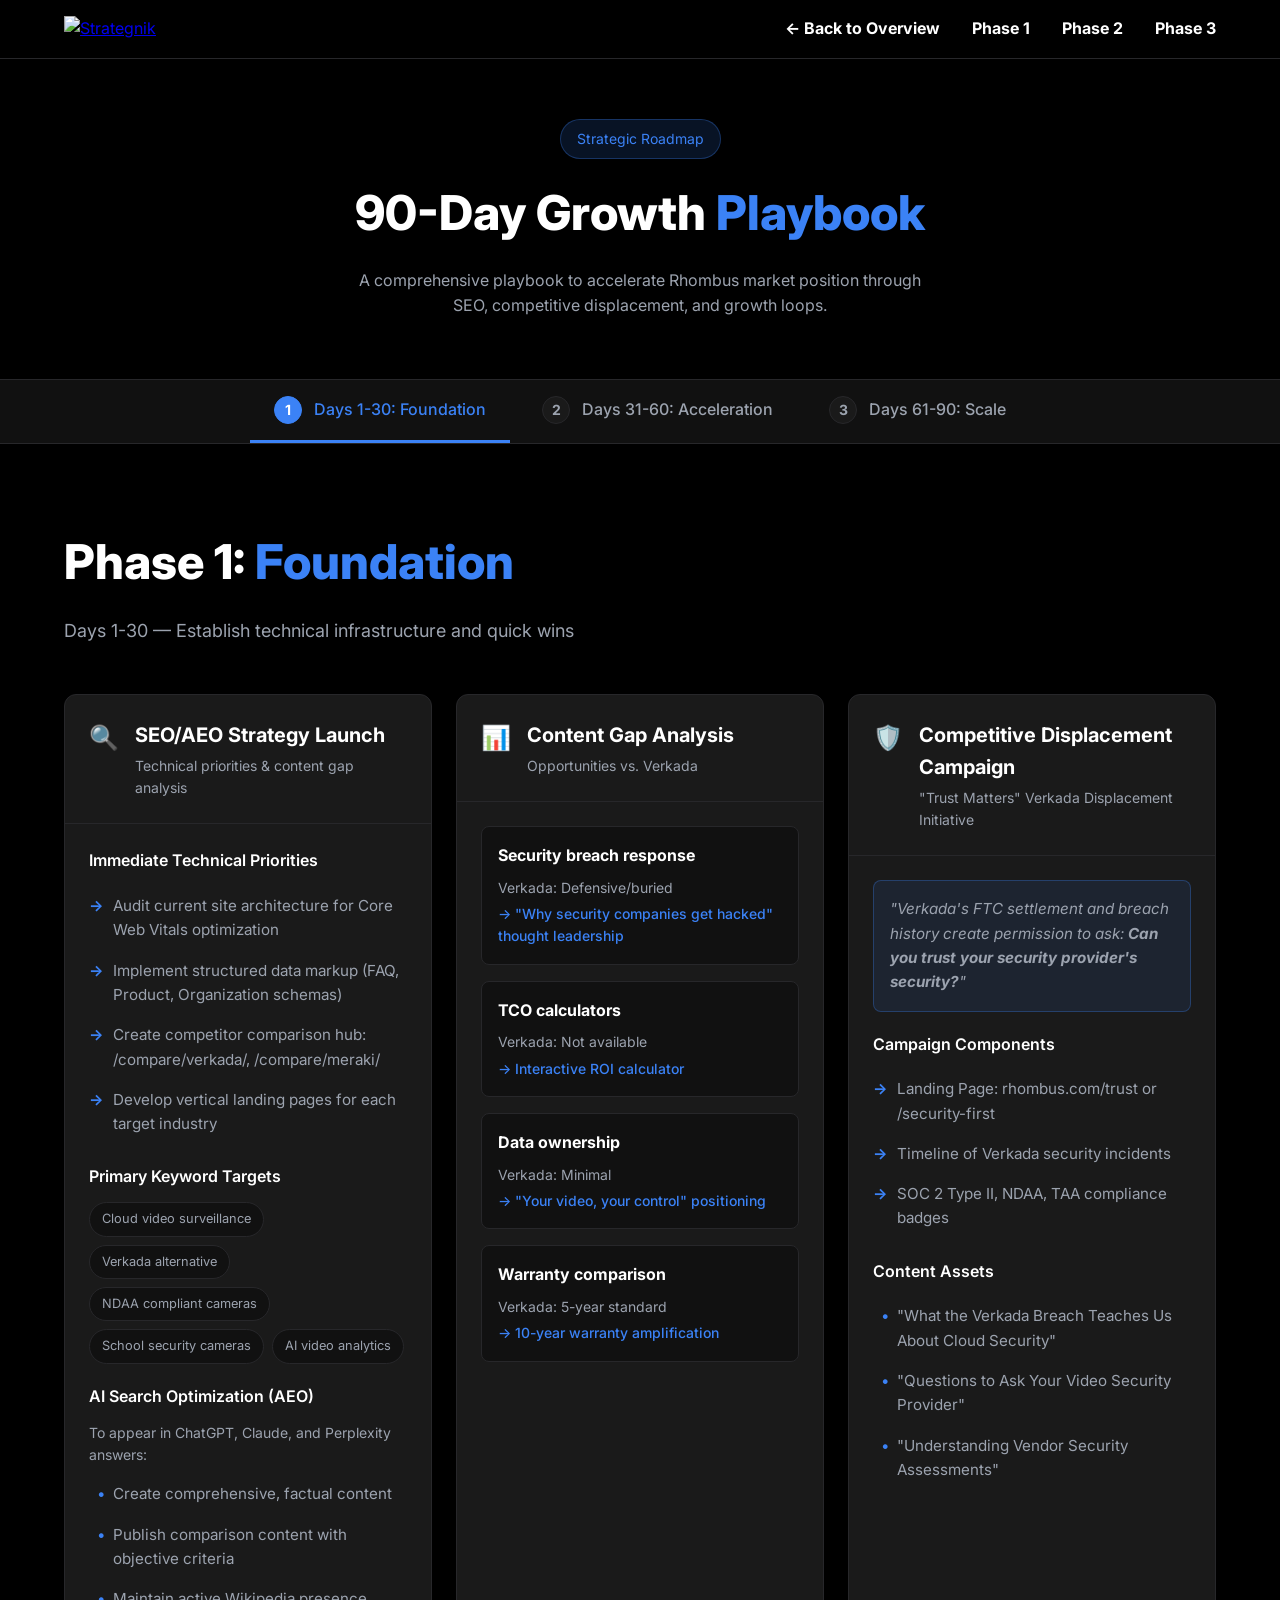
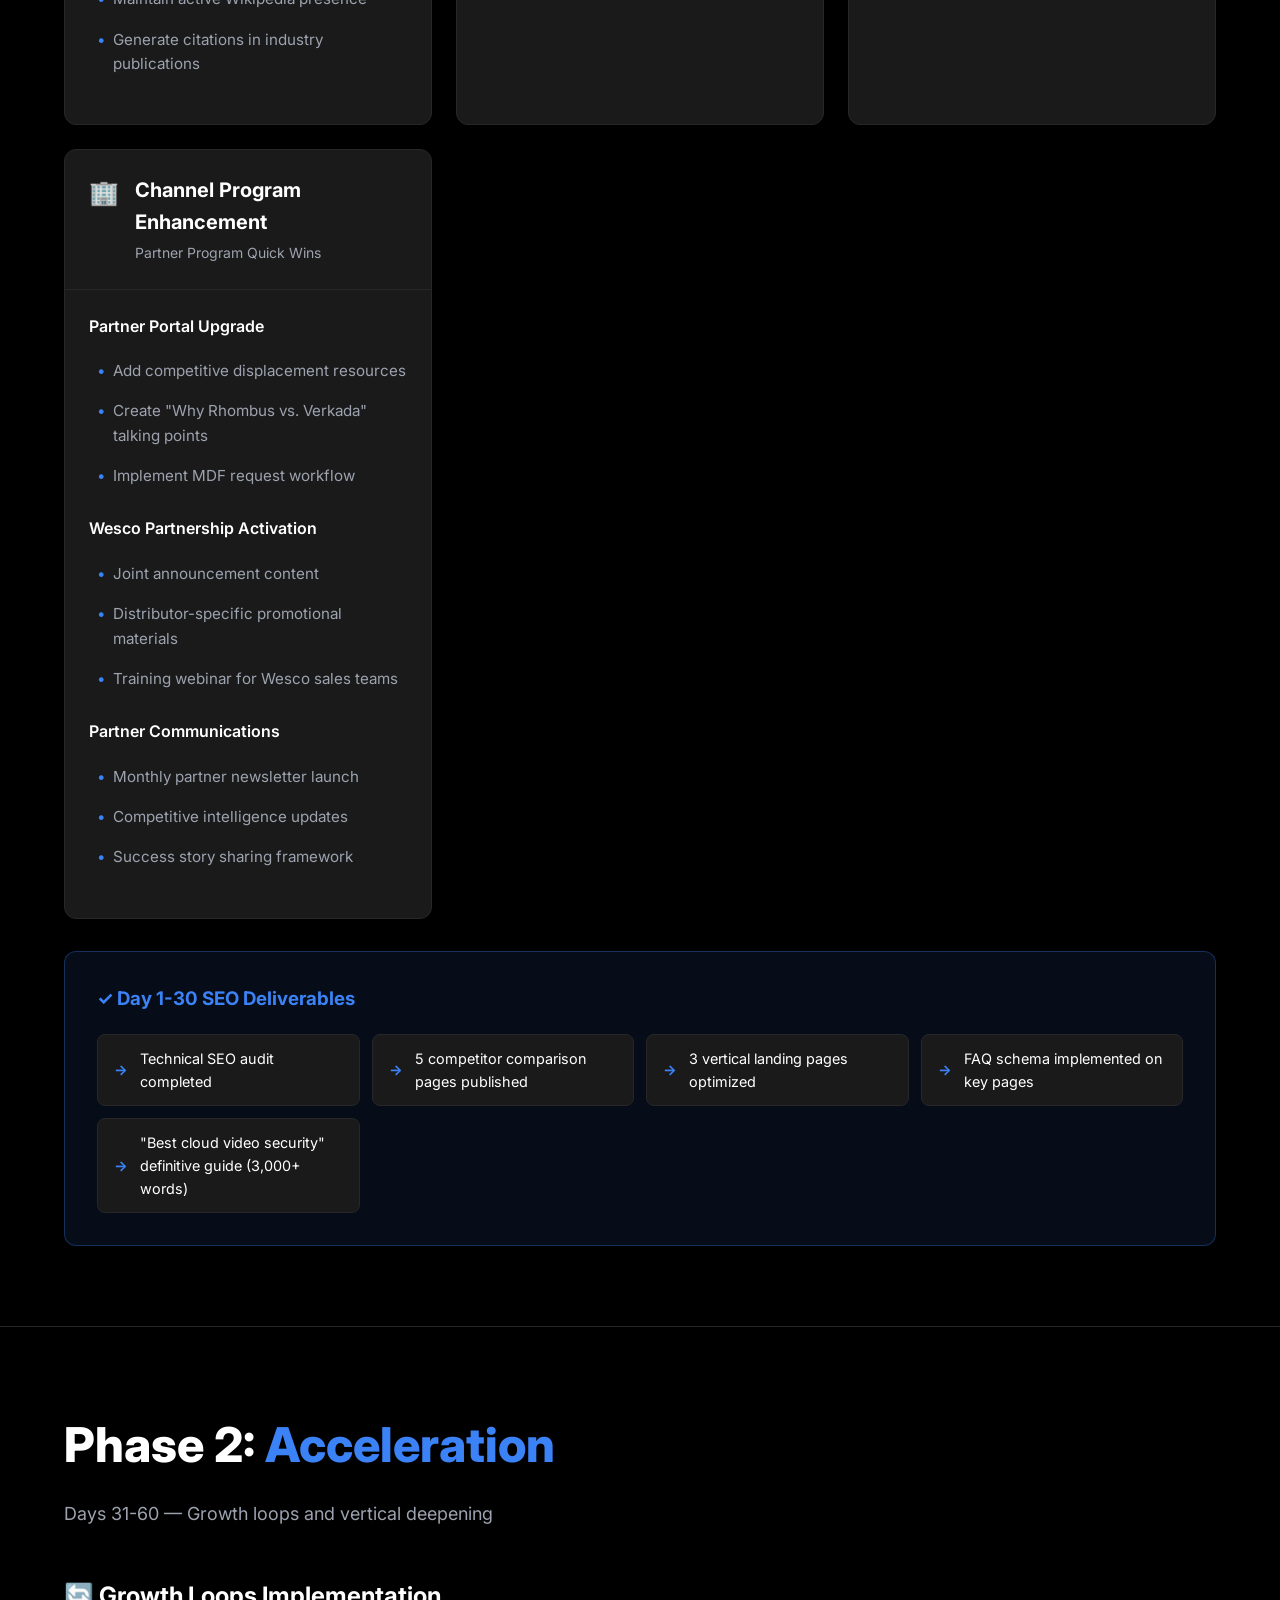
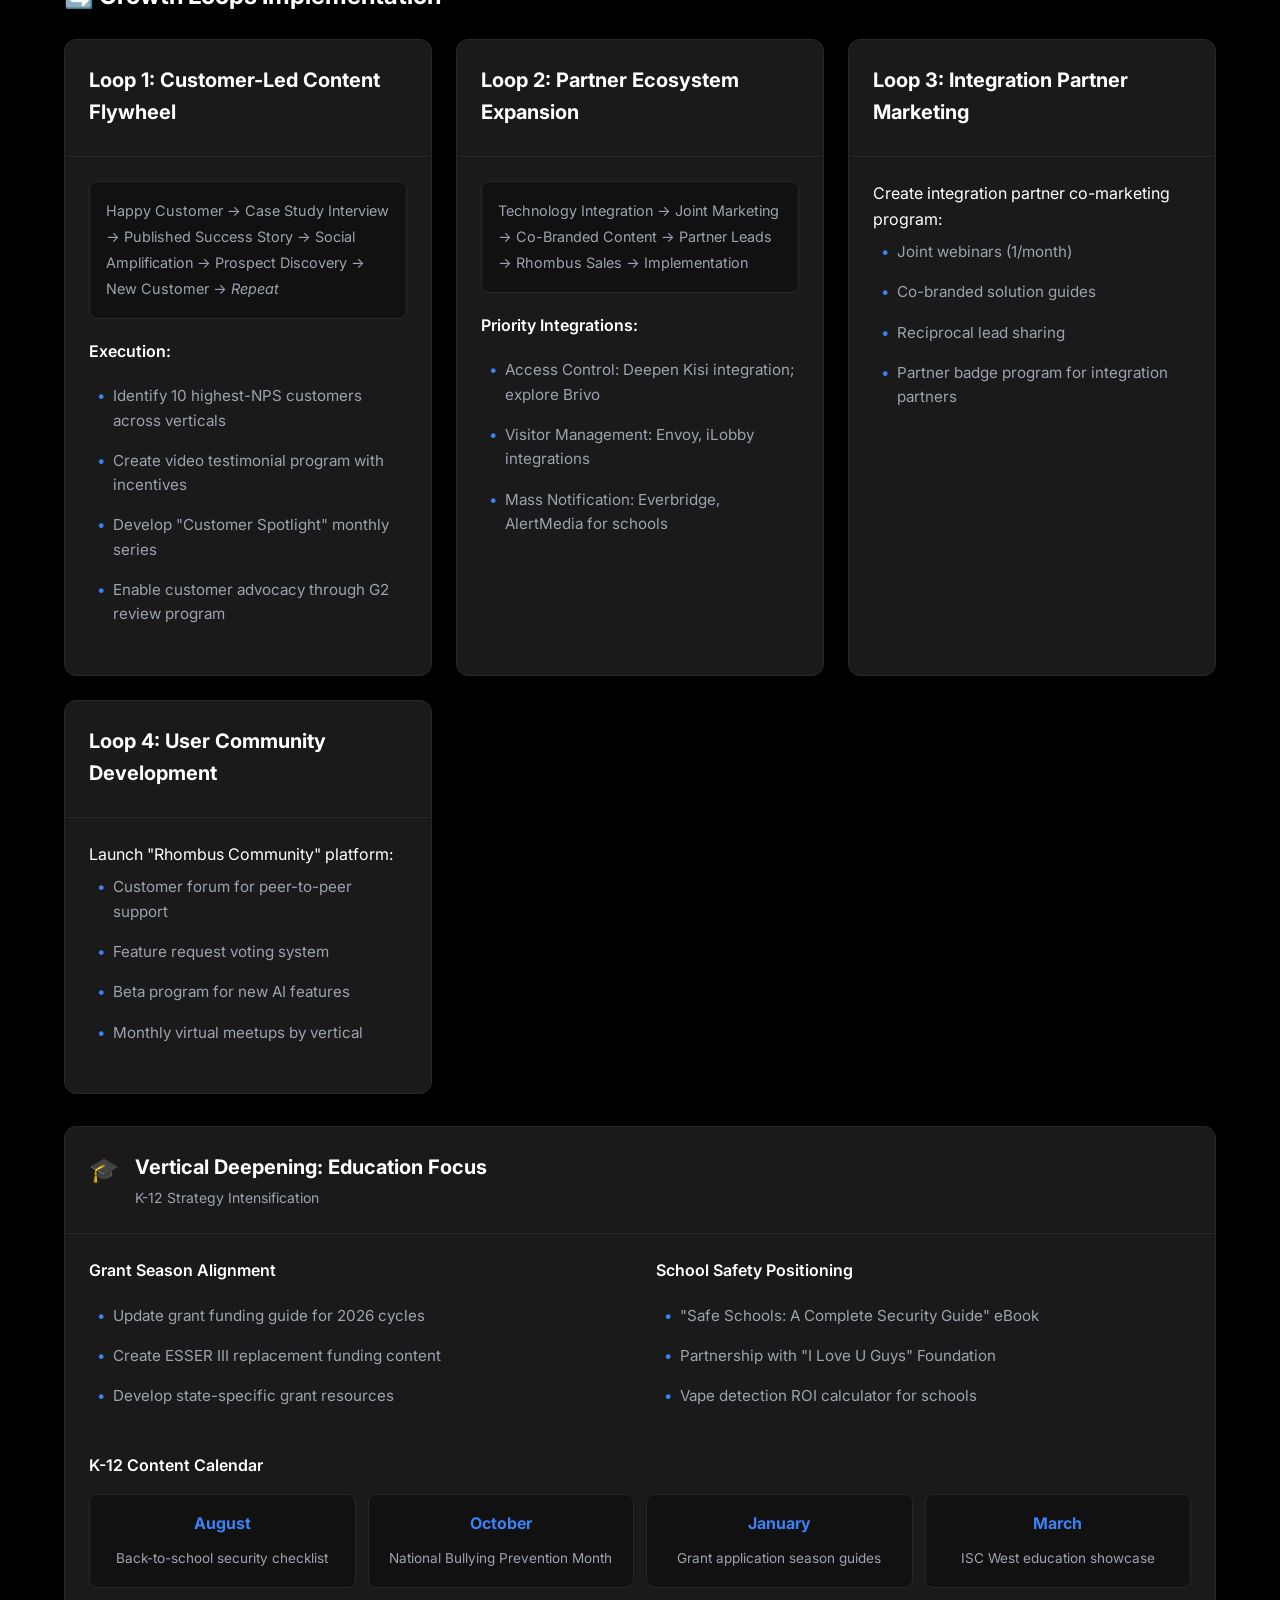
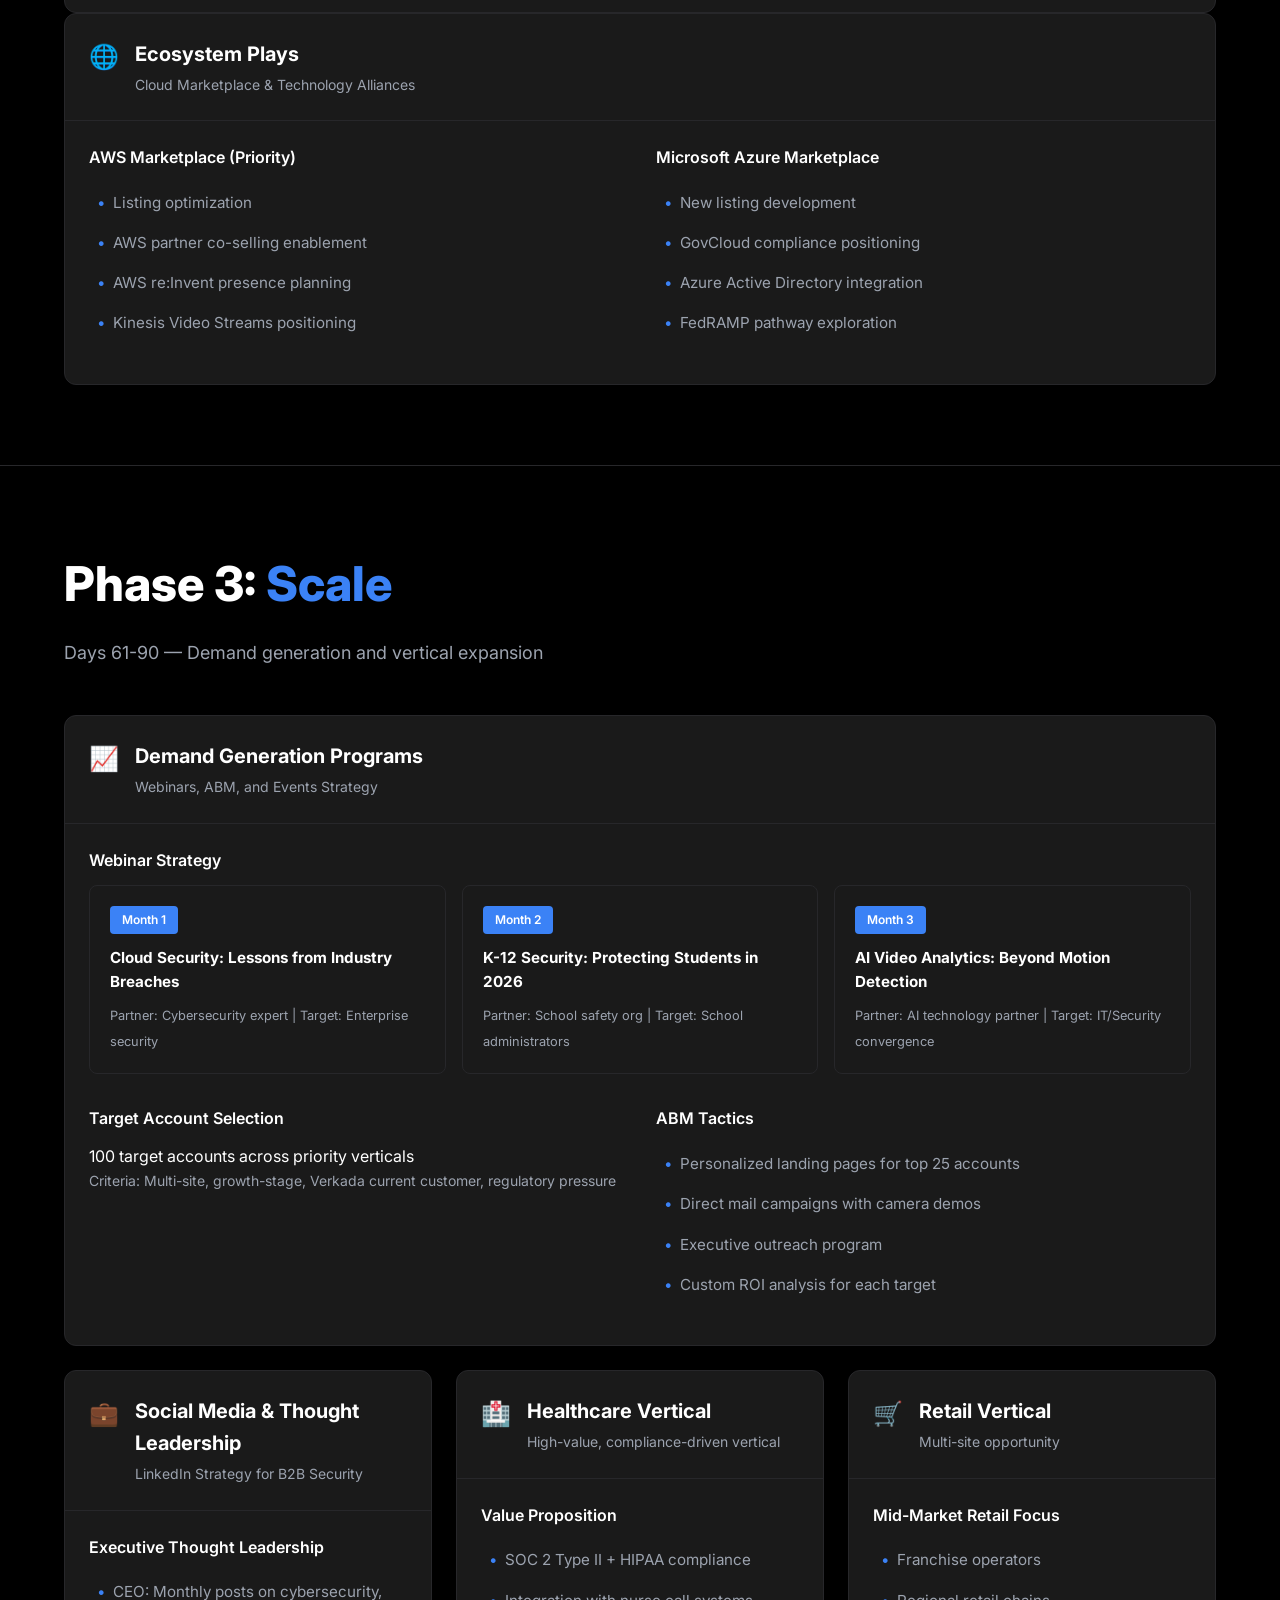
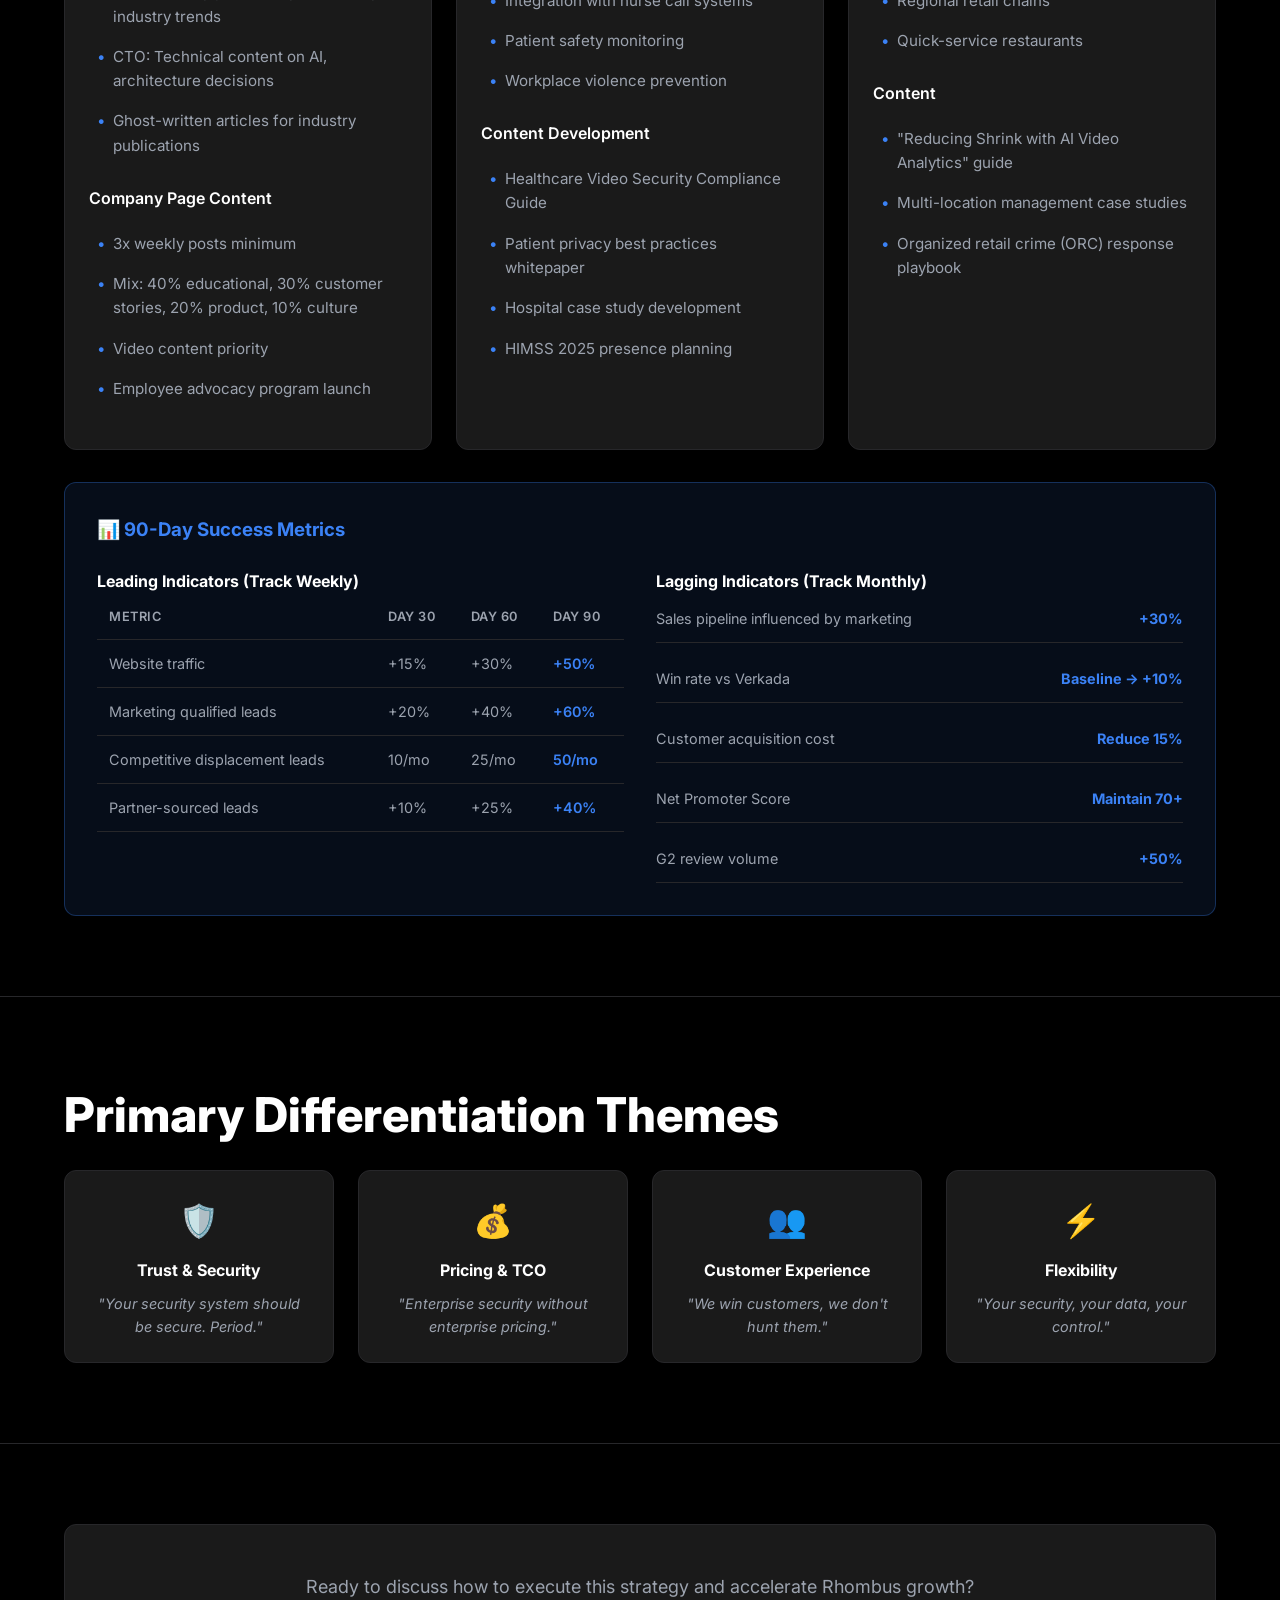
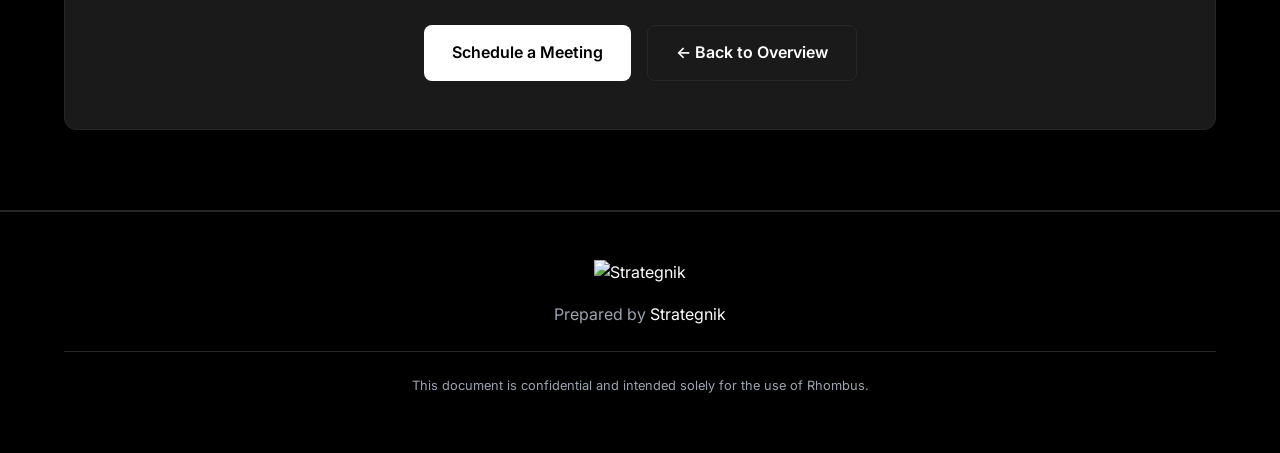
==== commit e60a55a9: "Update to Strategnik dark theme - Dark background with light text matching strategnik.com - Blue acc" ====
--- a/growth-strategy.html
+++ b/growth-strategy.html
@@ -17,7 +17,7 @@
   <header class="site-header">
     <nav class="container">
       <a href="https://strategnik.com" class="logo">
-        <img src="https://strategnik.com/logo-dark.png" alt="Strategnik" height="60">
+        <img src="https://strategnik.com/logo.png" alt="Strategnik" height="112">
       </a>
       <div class="nav-links">
         <a href="index.html">← Back to Overview</a>
@@ -636,7 +636,7 @@
   <!-- Footer -->
   <footer class="site-footer">
     <div class="container">
-      <img src="https://strategnik.com/logo-dark.png" alt="Strategnik" height="40">
+      <img src="https://strategnik.com/logo.png" alt="Strategnik" height="40">
       <p>Prepared by <a href="https://strategnik.com">Strategnik</a></p>
       <p class="confidential">This document is confidential and intended solely for the use of Rhombus.</p>
     </div>
--- a/styles.css
+++ b/styles.css
@@ -1,17 +1,18 @@
-/* Strategnik Audit Styles - Rhombus */
+/* Rhombus Audit - Strategnik Dark Theme */
 
 :root {
-  --primary: #1e3a5f;
-  --secondary: #0d9488;
-  --accent: #0d9488;
-  --background: #fafafa;
-  --white: #ffffff;
-  --text: #1a1a1a;
-  --text-secondary: #6b7280;
-  --border: #e5e7eb;
-  --critical: #dc2626;
-  --high: #ea580c;
-  --medium: #ca8a04;
+  --bg-primary: #000000;
+  --bg-secondary: #111111;
+  --bg-card: #1a1a1a;
+  --text-primary: #ffffff;
+  --text-secondary: #9ca3af;
+  --text-muted: #6b7280;
+  --accent: #3b82f6;
+  --accent-hover: #60a5fa;
+  --border: #27272a;
+  --critical: #ef4444;
+  --high: #f97316;
+  --success: #10b981;
 }
 
 * {
@@ -26,8 +27,8 @@
 
 body {
   font-family: 'Inter', -apple-system, BlinkMacSystemFont, sans-serif;
-  background: var(--background);
-  color: var(--text);
+  background: var(--bg-primary);
+  color: var(--text-primary);
   line-height: 1.6;
 }
 
@@ -37,15 +38,11 @@
   padding: 0 24px;
 }
 
-/* Utilities */
-.text-accent { color: var(--secondary); }
-.text-critical { color: var(--critical); }
-
 /* Header */
 .site-header {
   position: sticky;
   top: 0;
-  background: var(--white);
+  background: var(--bg-primary);
   border-bottom: 1px solid var(--border);
   z-index: 100;
 }
@@ -59,22 +56,27 @@
   margin: 0 auto;
 }
 
-.logo img { height: 60px; width: auto; }
+.logo img {
+  height: 112px;
+  width: auto;
+}
 
 .nav-links {
   display: none;
-  gap: 24px;
+  gap: 32px;
 }
 
 .nav-links a {
-  color: var(--text);
+  color: var(--text-primary);
   text-decoration: none;
-  font-weight: 500;
-  font-size: 0.9rem;
+  font-weight: 700;
+  font-size: 1rem;
   transition: color 0.2s;
 }
 
-.nav-links a:hover { color: var(--secondary); }
+.nav-links a:hover {
+  color: var(--accent);
+}
 
 @media (min-width: 900px) {
   .nav-links { display: flex; }
@@ -86,11 +88,12 @@
   border: none;
   cursor: pointer;
   padding: 8px;
+  color: var(--text-primary);
 }
 
 .mobile-nav {
   display: none;
-  background: var(--white);
+  background: var(--bg-secondary);
   border-top: 1px solid var(--border);
   padding: 16px 24px;
 }
@@ -100,9 +103,9 @@
 .mobile-nav a {
   display: block;
   padding: 12px 0;
-  color: var(--text);
+  color: var(--text-primary);
   text-decoration: none;
-  font-weight: 500;
+  font-weight: 600;
   border-bottom: 1px solid var(--border);
 }
 
@@ -116,33 +119,38 @@
   font-weight: 600;
   text-decoration: none;
   transition: all 0.2s;
+  border: none;
+  cursor: pointer;
 }
 
 .btn-primary {
-  background: var(--secondary);
-  color: white;
+  background: var(--text-primary);
+  color: var(--bg-primary);
 }
 
 .btn-primary:hover {
-  background: #0b7c72;
+  background: #e5e5e5;
 }
 
 .btn-secondary {
-  background: rgba(255,255,255,0.1);
-  color: white;
-  border: 1px solid rgba(255,255,255,0.3);
+  background: transparent;
+  color: var(--text-primary);
+  border: 1px solid var(--border);
 }
 
 .btn-secondary:hover {
-  background: rgba(255,255,255,0.2);
+  background: var(--bg-card);
+  border-color: var(--text-secondary);
 }
 
 /* Hero */
 .hero {
-  background: var(--primary);
-  color: white;
   padding: 80px 24px 100px;
-  text-align: center;
+  border-bottom: 1px solid var(--border);
+}
+
+.hero .container {
+  max-width: 900px;
 }
 
 .hero-label {
@@ -150,109 +158,91 @@
   font-size: 0.875rem;
   text-transform: uppercase;
   letter-spacing: 2px;
-  opacity: 0.8;
+  color: var(--accent);
   margin-bottom: 24px;
-  padding: 8px 16px;
-  border: 1px solid rgba(255,255,255,0.2);
-  border-radius: 50px;
+  font-weight: 600;
 }
 
 .hero h1 {
-  font-size: clamp(2rem, 5vw, 3.5rem);
-  font-weight: 700;
+  font-size: clamp(2.5rem, 5vw, 4rem);
+  font-weight: 800;
   margin-bottom: 16px;
-  line-height: 1.2;
+  line-height: 1.1;
 }
 
 .hero-subtitle {
   font-size: 1.125rem;
-  opacity: 0.8;
+  color: var(--text-secondary);
   margin-bottom: 32px;
 }
 
 .hero-insight {
-  background: rgba(255,255,255,0.1);
-  border: 1px solid rgba(255,255,255,0.2);
+  background: var(--bg-card);
+  border: 1px solid var(--border);
   border-radius: 12px;
   padding: 24px;
-  max-width: 800px;
-  margin: 0 auto 32px;
-  text-align: left;
+  margin-bottom: 32px;
 }
 
 .hero-insight p {
-  color: rgba(255,255,255,0.9);
+  color: var(--text-secondary);
+  font-size: 1.125rem;
+  line-height: 1.7;
 }
 
 .hero-insight strong {
-  color: var(--secondary);
+  color: var(--text-primary);
+  font-weight: 600;
 }
 
 .hero-cta {
   display: flex;
   gap: 16px;
-  justify-content: center;
   flex-wrap: wrap;
 }
+
+/* Text utilities */
+.text-accent { color: var(--accent); }
+.text-critical { color: var(--critical); }
 
 /* Sections */
 .section {
   padding: 80px 24px;
-}
-
-.section-alt {
-  background: var(--white);
-}
-
-.section-dark {
-  background: var(--primary);
-  color: white;
+  border-bottom: 1px solid var(--border);
 }
 
 .section h2 {
-  font-size: 2.5rem;
-  color: var(--text);
+  font-size: clamp(2rem, 4vw, 3rem);
+  font-weight: 800;
   margin-bottom: 16px;
-  text-align: center;
-}
-
-.section-dark h2 {
-  color: white;
 }
 
 .section-intro {
   color: var(--text-secondary);
   font-size: 1.125rem;
-  text-align: center;
   max-width: 700px;
-  margin: 0 auto 48px;
-}
-
-.section-intro.light {
-  color: rgba(255,255,255,0.8);
+  margin-bottom: 48px;
 }
 
 .section-header-badge {
   display: inline-block;
-  padding: 8px 16px;
+  padding: 6px 14px;
   border-radius: 50px;
-  font-size: 0.875rem;
-  font-weight: 600;
+  font-size: 0.75rem;
+  font-weight: 700;
   text-transform: uppercase;
   letter-spacing: 1px;
   margin-bottom: 16px;
-  text-align: center;
-  width: 100%;
 }
 
 .section-header-badge.critical {
-  background: #fef2f2;
+  background: rgba(239, 68, 68, 0.15);
   color: var(--critical);
 }
 
 .section-header-badge.accent {
-  background: #f0fdfa;
-  color: var(--secondary);
+  background: rgba(59, 130, 246, 0.15);
+  color: var(--accent);
 }
 
 /* Metrics Grid */
@@ -263,31 +253,30 @@
 }
 
 .metric-card {
-  background: var(--white);
-  border: 1px solid var(--border);
-  border-radius: 12px;
-  padding: 24px;
-  text-align: center;
+  background: var(--bg-card);
+  border: 1px solid var(--border);
+  border-radius: 12px;
+  padding: 32px;
 }
 
 .metric-value {
   display: block;
-  font-size: 2.5rem;
-  font-weight: 700;
-  color: var(--primary);
+  font-size: 3rem;
+  font-weight: 800;
+  color: var(--text-primary);
   margin-bottom: 8px;
 }
 
 .metric-label {
   display: block;
-  font-size: 1rem;
-  font-weight: 600;
-  color: var(--text);
+  font-size: 1.125rem;
+  font-weight: 700;
+  color: var(--text-primary);
   margin-bottom: 8px;
 }
 
 .metric-desc {
-  font-size: 0.875rem;
+  font-size: 0.95rem;
   color: var(--text-secondary);
 }
 
@@ -299,7 +288,7 @@
 }
 
 .gap-card {
-  background: var(--background);
+  background: var(--bg-card);
   border: 1px solid var(--border);
   border-radius: 12px;
   padding: 24px;
@@ -314,24 +303,24 @@
 
 .gap-header h3 {
   font-size: 1.25rem;
-  color: var(--text);
+  font-weight: 700;
 }
 
 .severity-badge {
   padding: 4px 12px;
   border-radius: 50px;
-  font-size: 0.75rem;
+  font-size: 0.7rem;
   font-weight: 700;
   text-transform: uppercase;
 }
 
 .severity-badge.critical {
-  background: #fef2f2;
+  background: rgba(239, 68, 68, 0.15);
   color: var(--critical);
 }
 
 .severity-badge.high {
-  background: #fff7ed;
+  background: rgba(249, 115, 22, 0.15);
   color: var(--high);
 }
 
@@ -339,6 +328,7 @@
   color: var(--text-secondary);
   font-size: 0.95rem;
   margin-bottom: 16px;
+  line-height: 1.6;
 }
 
 .gap-comparison {
@@ -355,19 +345,21 @@
 
 .gap-label {
   display: block;
-  font-size: 0.75rem;
-  color: var(--text-secondary);
+  font-size: 0.7rem;
+  color: var(--text-muted);
   margin-bottom: 4px;
+  text-transform: uppercase;
+  letter-spacing: 0.5px;
 }
 
 .gap-value {
   font-size: 0.9rem;
   font-weight: 600;
-  color: var(--text);
-}
-
-.gap-value.critical { color: var(--critical); font-weight: 700; }
-.gap-value.high { color: var(--high); font-weight: 700; }
+  color: var(--text-primary);
+}
+
+.gap-value.critical { color: var(--critical); }
+.gap-value.high { color: var(--high); }
 
 /* Competitor Cards */
 .competitor-grid {
@@ -378,31 +370,32 @@
 }
 
 .competitor-card {
-  background: var(--white);
+  background: var(--bg-card);
   border: 1px solid var(--border);
   border-radius: 12px;
   padding: 24px;
 }
 
 .competitor-card.main-threat {
-  background: #fef2f2;
-  border-color: #fecaca;
+  border-color: var(--critical);
+  background: rgba(239, 68, 68, 0.05);
 }
 
 .competitor-card.highlight {
-  background: #f0fdfa;
-  border-color: #99f6e4;
+  border-color: var(--accent);
+  background: rgba(59, 130, 246, 0.05);
 }
 
 .competitor-header {
   display: flex;
   justify-content: space-between;
   align-items: center;
-  margin-bottom: 16px;
+  margin-bottom: 20px;
 }
 
 .competitor-header h3 {
   font-size: 1.5rem;
+  font-weight: 700;
 }
 
 .threat-badge {
@@ -410,8 +403,9 @@
   background: var(--critical);
   color: white;
   border-radius: 4px;
-  font-size: 0.75rem;
-  font-weight: 600;
+  font-size: 0.7rem;
+  font-weight: 700;
+  text-transform: uppercase;
 }
 
 .competitor-stats {
@@ -424,24 +418,35 @@
   display: flex;
   justify-content: space-between;
   font-size: 0.95rem;
+  padding-bottom: 12px;
+  border-bottom: 1px solid var(--border);
+}
+
+.comp-stat:last-child {
+  border-bottom: none;
+  padding-bottom: 0;
 }
 
 .comp-stat span { color: var(--text-secondary); }
-.comp-stat strong { color: var(--text); }
+.comp-stat strong { color: var(--text-primary); }
 
 .vulnerability-alert {
   margin-top: 16px;
   padding: 12px;
-  background: #fef3c7;
-  border: 1px solid #fcd34d;
+  background: rgba(249, 115, 22, 0.1);
+  border: 1px solid rgba(249, 115, 22, 0.3);
   border-radius: 8px;
   font-size: 0.875rem;
-  color: #92400e;
+  color: var(--text-secondary);
+}
+
+.vulnerability-alert strong {
+  color: var(--high);
 }
 
 /* Tactics Table */
 .tactics-table {
-  background: var(--white);
+  background: var(--bg-card);
   border: 1px solid var(--border);
   border-radius: 12px;
   padding: 24px;
@@ -449,7 +454,9 @@
 }
 
 .tactics-table h3 {
-  margin-bottom: 16px;
+  margin-bottom: 20px;
+  font-size: 1.25rem;
+  font-weight: 700;
 }
 
 .tactics-table table {
@@ -459,7 +466,7 @@
 
 .tactics-table th,
 .tactics-table td {
-  padding: 12px 16px;
+  padding: 14px 16px;
   text-align: center;
   border-bottom: 1px solid var(--border);
 }
@@ -468,15 +475,18 @@
   font-weight: 600;
   color: var(--text-secondary);
   font-size: 0.875rem;
+  text-transform: uppercase;
+  letter-spacing: 0.5px;
 }
 
 .tactics-table td:first-child {
   text-align: left;
-}
-
-.check { color: #16a34a; font-weight: bold; }
+  color: var(--text-primary);
+}
+
+.check { color: var(--success); font-weight: bold; }
 .missing { color: var(--critical); font-weight: bold; }
-.unknown { color: var(--text-secondary); }
+.unknown { color: var(--text-muted); }
 
 /* Recommendations */
 .recommendations-list {
@@ -487,7 +497,7 @@
 }
 
 .recommendation-card {
-  background: var(--background);
+  background: var(--bg-card);
   border: 1px solid var(--border);
   border-radius: 12px;
   padding: 32px;
@@ -504,7 +514,7 @@
 .rec-priority {
   flex-shrink: 0;
   padding: 8px 16px;
-  background: var(--secondary);
+  background: var(--accent);
   color: white;
   border-radius: 50px;
   font-size: 0.875rem;
@@ -514,13 +524,13 @@
 
 .rec-content h3 {
   font-size: 1.5rem;
-  color: var(--text);
+  font-weight: 700;
   margin-bottom: 8px;
 }
 
 .rec-meta {
   font-size: 0.875rem;
-  color: var(--secondary);
+  color: var(--accent);
   font-weight: 500;
   margin-bottom: 12px;
 }
@@ -528,6 +538,7 @@
 .rec-content > p {
   color: var(--text-secondary);
   margin-bottom: 16px;
+  line-height: 1.6;
 }
 
 .rec-tactics {
@@ -540,22 +551,22 @@
 .rec-tactics li {
   display: flex;
   align-items: flex-start;
-  gap: 8px;
+  gap: 10px;
   font-size: 0.95rem;
-  color: var(--text);
+  color: var(--text-secondary);
 }
 
 .rec-tactics li::before {
-  content: "✓";
-  color: var(--secondary);
+  content: "→";
+  color: var(--accent);
   font-weight: bold;
   flex-shrink: 0;
 }
 
 /* CTA Box */
 .cta-box {
-  background: var(--primary);
-  color: white;
+  background: var(--bg-card);
+  border: 1px solid var(--border);
   border-radius: 12px;
   padding: 48px;
   text-align: center;
@@ -563,11 +574,12 @@
 
 .cta-box h3 {
   font-size: 1.5rem;
+  font-weight: 700;
   margin-bottom: 12px;
 }
 
 .cta-box p {
-  opacity: 0.9;
+  color: var(--text-secondary);
   margin-bottom: 24px;
 }
 
@@ -580,47 +592,49 @@
 }
 
 .positioning-card {
-  background: rgba(255,255,255,0.1);
-  border: 1px solid rgba(255,255,255,0.2);
+  background: var(--bg-card);
+  border: 1px solid var(--border);
   border-radius: 12px;
   padding: 24px;
 }
 
 .positioning-card h3 {
   font-size: 1.25rem;
+  font-weight: 700;
   margin-bottom: 4px;
 }
 
 .positioning-card .vs {
-  color: var(--secondary);
+  color: var(--accent);
   font-size: 0.875rem;
   font-weight: 500;
   margin-bottom: 12px;
 }
 
 .positioning-card > p {
-  color: rgba(255,255,255,0.8);
+  color: var(--text-secondary);
   margin-bottom: 16px;
   font-size: 0.95rem;
+  line-height: 1.6;
 }
 
 .key-message {
-  background: rgba(255,255,255,0.05);
-  border: 1px solid rgba(255,255,255,0.1);
+  background: var(--bg-secondary);
+  border: 1px solid var(--border);
   border-radius: 8px;
   padding: 12px;
   font-size: 0.9rem;
-  color: rgba(255,255,255,0.9);
+  color: var(--text-secondary);
 }
 
 .key-message strong {
-  color: var(--secondary);
+  color: var(--accent);
 }
 
 /* Quote Box */
 .quote-box {
-  background: rgba(255,255,255,0.1);
-  border: 1px solid rgba(255,255,255,0.2);
+  background: var(--bg-card);
+  border: 1px solid var(--border);
   border-radius: 12px;
   padding: 32px;
   text-align: center;
@@ -630,13 +644,18 @@
 
 .quote-box p {
   font-size: 1.25rem;
-  color: rgba(255,255,255,0.95);
+  color: var(--text-primary);
   margin-bottom: 12px;
+  line-height: 1.6;
+}
+
+.quote-box strong {
+  color: var(--accent);
 }
 
 .quote-box .quote-footer {
   font-size: 1rem;
-  color: rgba(255,255,255,0.7);
+  color: var(--text-secondary);
 }
 
 /* Contact */
@@ -644,7 +663,7 @@
   max-width: 600px;
   margin: 0 auto;
   text-align: center;
-  background: var(--white);
+  background: var(--bg-card);
   border: 1px solid var(--border);
   border-radius: 16px;
   padding: 48px;
@@ -665,7 +684,7 @@
 }
 
 .contact-title {
-  color: var(--secondary);
+  color: var(--accent);
   font-weight: 500;
   margin-bottom: 24px;
 }
@@ -678,40 +697,47 @@
 }
 
 .contact-link {
-  color: var(--text);
+  color: var(--text-primary);
   text-decoration: none;
   font-weight: 500;
+  transition: color 0.2s;
 }
 
 .contact-link:hover {
-  color: var(--secondary);
+  color: var(--accent);
 }
 
 /* Footer */
 .site-footer {
-  background: var(--primary);
-  color: white;
+  background: var(--bg-primary);
   padding: 48px 24px;
   text-align: center;
+  border-top: 1px solid var(--border);
 }
 
 .site-footer img {
   margin-bottom: 16px;
-  filter: brightness(0) invert(1);
+  height: 40px;
 }
 
 .site-footer p {
   margin-bottom: 8px;
+  color: var(--text-secondary);
 }
 
 .site-footer a {
-  color: white;
+  color: var(--text-primary);
+  text-decoration: none;
+}
+
+.site-footer a:hover {
+  color: var(--accent);
 }
 
 .confidential {
   font-size: 0.8rem;
-  opacity: 0.7;
+  color: var(--text-muted);
   margin-top: 24px;
   padding-top: 24px;
-  border-top: 1px solid rgba(255,255,255,0.2);
-}
+  border-top: 1px solid var(--border);
+}
--- a/playbook.css
+++ b/playbook.css
@@ -1,36 +1,37 @@
-/* Playbook-specific styles */
+/* Playbook-specific styles - Dark Theme */
 
 .playbook-hero {
-  background: var(--primary);
-  color: white;
   padding: 60px 24px;
   text-align: center;
+  border-bottom: 1px solid var(--border);
 }
 
 .playbook-hero .badge {
   display: inline-block;
   padding: 8px 16px;
-  background: rgba(255,255,255,0.1);
-  border: 1px solid rgba(255,255,255,0.2);
+  background: rgba(59, 130, 246, 0.15);
+  border: 1px solid rgba(59, 130, 246, 0.3);
   border-radius: 50px;
   font-size: 0.875rem;
+  color: var(--accent);
   margin-bottom: 16px;
 }
 
 .playbook-hero h1 {
   font-size: clamp(2rem, 4vw, 3rem);
+  font-weight: 800;
   margin-bottom: 16px;
 }
 
 .playbook-hero p {
   max-width: 600px;
   margin: 0 auto;
-  opacity: 0.9;
+  color: var(--text-secondary);
 }
 
 /* Phase Navigation */
 .phase-nav {
-  background: var(--white);
+  background: var(--bg-secondary);
   border-bottom: 1px solid var(--border);
   padding: 0 24px;
   position: sticky;
@@ -60,8 +61,8 @@
 
 .phase-tab:hover,
 .phase-tab.active {
-  color: var(--secondary);
-  border-bottom-color: var(--secondary);
+  color: var(--accent);
+  border-bottom-color: var(--accent);
 }
 
 .phase-icon {
@@ -70,16 +71,18 @@
   display: flex;
   align-items: center;
   justify-content: center;
-  background: var(--background);
+  background: var(--bg-card);
   border-radius: 50%;
   font-weight: 700;
   font-size: 0.875rem;
+  border: 1px solid var(--border);
 }
 
 .phase-tab.active .phase-icon,
 .phase-tab:hover .phase-icon {
-  background: var(--secondary);
+  background: var(--accent);
   color: white;
+  border-color: var(--accent);
 }
 
 @media (max-width: 768px) {
@@ -96,7 +99,7 @@
 }
 
 .playbook-card {
-  background: var(--white);
+  background: var(--bg-card);
   border: 1px solid var(--border);
   border-radius: 12px;
   overflow: hidden;
@@ -120,6 +123,7 @@
 
 .card-header h3 {
   font-size: 1.25rem;
+  font-weight: 700;
   margin-bottom: 4px;
 }
 
@@ -134,9 +138,10 @@
 
 .card-content h4 {
   font-size: 1rem;
-  color: var(--text);
+  color: var(--text-primary);
   margin-bottom: 12px;
   margin-top: 20px;
+  font-weight: 600;
 }
 
 .card-content h4:first-child {
@@ -160,10 +165,10 @@
 }
 
 .check-list li::before {
-  content: "✓";
+  content: "→";
   position: absolute;
   left: 0;
-  color: var(--secondary);
+  color: var(--accent);
   font-weight: bold;
 }
 
@@ -171,7 +176,7 @@
   content: "•";
   position: absolute;
   left: 8px;
-  color: var(--secondary);
+  color: var(--accent);
 }
 
 /* Tags */
@@ -184,7 +189,7 @@
 
 .tag {
   padding: 6px 12px;
-  background: var(--background);
+  background: var(--bg-secondary);
   border: 1px solid var(--border);
   border-radius: 50px;
   font-size: 0.8rem;
@@ -193,8 +198,8 @@
 
 /* Callout */
 .callout {
-  background: #f0f9ff;
-  border: 1px solid #bae6fd;
+  background: rgba(59, 130, 246, 0.1);
+  border: 1px solid rgba(59, 130, 246, 0.3);
   border-radius: 8px;
   padding: 16px;
   margin-bottom: 16px;
@@ -202,7 +207,7 @@
 
 .callout p {
   font-style: italic;
-  color: var(--text);
+  color: var(--text-secondary);
   font-size: 0.95rem;
 }
 
@@ -215,13 +220,15 @@
 
 .gap-item {
   padding: 16px;
-  background: var(--background);
+  background: var(--bg-secondary);
   border-radius: 8px;
+  border: 1px solid var(--border);
 }
 
 .gap-item strong {
   display: block;
   margin-bottom: 8px;
+  color: var(--text-primary);
 }
 
 .gap-comparison-inline {
@@ -236,21 +243,22 @@
 }
 
 .opportunity {
-  color: var(--secondary) !important;
+  color: var(--accent) !important;
   font-weight: 500;
 }
 
 /* Deliverables */
 .deliverables-box {
-  background: #f0fdfa;
-  border: 1px solid #99f6e4;
+  background: rgba(59, 130, 246, 0.1);
+  border: 1px solid rgba(59, 130, 246, 0.3);
   border-radius: 12px;
   padding: 32px;
 }
 
 .deliverables-box h3 {
-  color: var(--secondary);
+  color: var(--accent);
   margin-bottom: 20px;
+  font-weight: 700;
 }
 
 .deliverables-grid {
@@ -264,15 +272,16 @@
   align-items: center;
   gap: 12px;
   padding: 12px 16px;
-  background: white;
+  background: var(--bg-card);
   border: 1px solid var(--border);
   border-radius: 8px;
   font-size: 0.9rem;
+  color: var(--text-primary);
 }
 
 .deliverable::before {
-  content: "✓";
-  color: var(--secondary);
+  content: "→";
+  color: var(--accent);
   font-weight: bold;
 }
 
@@ -290,10 +299,11 @@
 /* Loop Diagram */
 .loop-diagram {
   padding: 16px;
-  background: var(--background);
+  background: var(--bg-secondary);
+  border: 1px solid var(--border);
   border-radius: 8px;
   font-size: 0.9rem;
-  color: var(--text);
+  color: var(--text-secondary);
   margin-bottom: 16px;
   line-height: 1.8;
 }
@@ -312,14 +322,15 @@
 
 .calendar-item {
   padding: 16px;
-  background: var(--background);
+  background: var(--bg-secondary);
+  border: 1px solid var(--border);
   border-radius: 8px;
   text-align: center;
 }
 
 .calendar-item strong {
   display: block;
-  color: var(--secondary);
+  color: var(--accent);
   margin-bottom: 8px;
 }
 
@@ -342,14 +353,15 @@
 
 .webinar-item {
   padding: 20px;
-  background: var(--background);
+  background: var(--bg-card);
+  border: 1px solid var(--border);
   border-radius: 8px;
 }
 
 .webinar-month {
   display: inline-block;
   padding: 4px 12px;
-  background: var(--secondary);
+  background: var(--accent);
   color: white;
   border-radius: 4px;
   font-size: 0.75rem;
@@ -361,6 +373,7 @@
   display: block;
   font-size: 0.95rem;
   margin-bottom: 8px;
+  color: var(--text-primary);
 }
 
 .webinar-meta {
@@ -370,16 +383,17 @@
 
 /* Metrics Box */
 .metrics-box {
-  background: #f0fdfa;
-  border: 1px solid #99f6e4;
+  background: rgba(59, 130, 246, 0.1);
+  border: 1px solid rgba(59, 130, 246, 0.3);
   border-radius: 12px;
   padding: 32px;
   margin-top: 32px;
 }
 
 .metrics-box h3 {
-  color: var(--secondary);
+  color: var(--accent);
   margin-bottom: 24px;
+  font-weight: 700;
 }
 
 .metrics-table {
@@ -399,10 +413,16 @@
   font-weight: 600;
   color: var(--text-secondary);
   font-size: 0.8rem;
+  text-transform: uppercase;
+  letter-spacing: 0.5px;
+}
+
+.metrics-table td {
+  color: var(--text-secondary);
 }
 
 .metrics-table td.highlight {
-  color: var(--secondary);
+  color: var(--accent);
   font-weight: 600;
 }
 
@@ -418,17 +438,19 @@
   padding: 12px 0;
   border-bottom: 1px solid var(--border);
   font-size: 0.9rem;
+  color: var(--text-secondary);
 }
 
 .lagging-item strong {
-  color: var(--secondary);
+  color: var(--accent);
 }
 
 /* Subsection Title */
 .subsection-title {
   font-size: 1.5rem;
-  color: var(--text);
+  color: var(--text-primary);
   margin-bottom: 24px;
+  font-weight: 700;
 }
 
 /* Subtle Text */
@@ -454,7 +476,7 @@
 }
 
 .diff-card {
-  background: var(--white);
+  background: var(--bg-card);
   border: 1px solid var(--border);
   border-radius: 12px;
   padding: 24px;
@@ -469,6 +491,7 @@
 
 .diff-card h4 {
   margin-bottom: 8px;
+  font-weight: 700;
 }
 
 .diff-card p {
@@ -481,7 +504,7 @@
 .final-cta {
   text-align: center;
   padding: 48px;
-  background: var(--white);
+  background: var(--bg-card);
   border: 1px solid var(--border);
   border-radius: 12px;
 }
@@ -502,9 +525,10 @@
 .btn-outline {
   background: transparent;
   border: 1px solid var(--border);
-  color: var(--text);
+  color: var(--text-primary);
 }
 
 .btn-outline:hover {
-  background: var(--background);
-}
+  background: var(--bg-secondary);
+  border-color: var(--text-secondary);
+}
